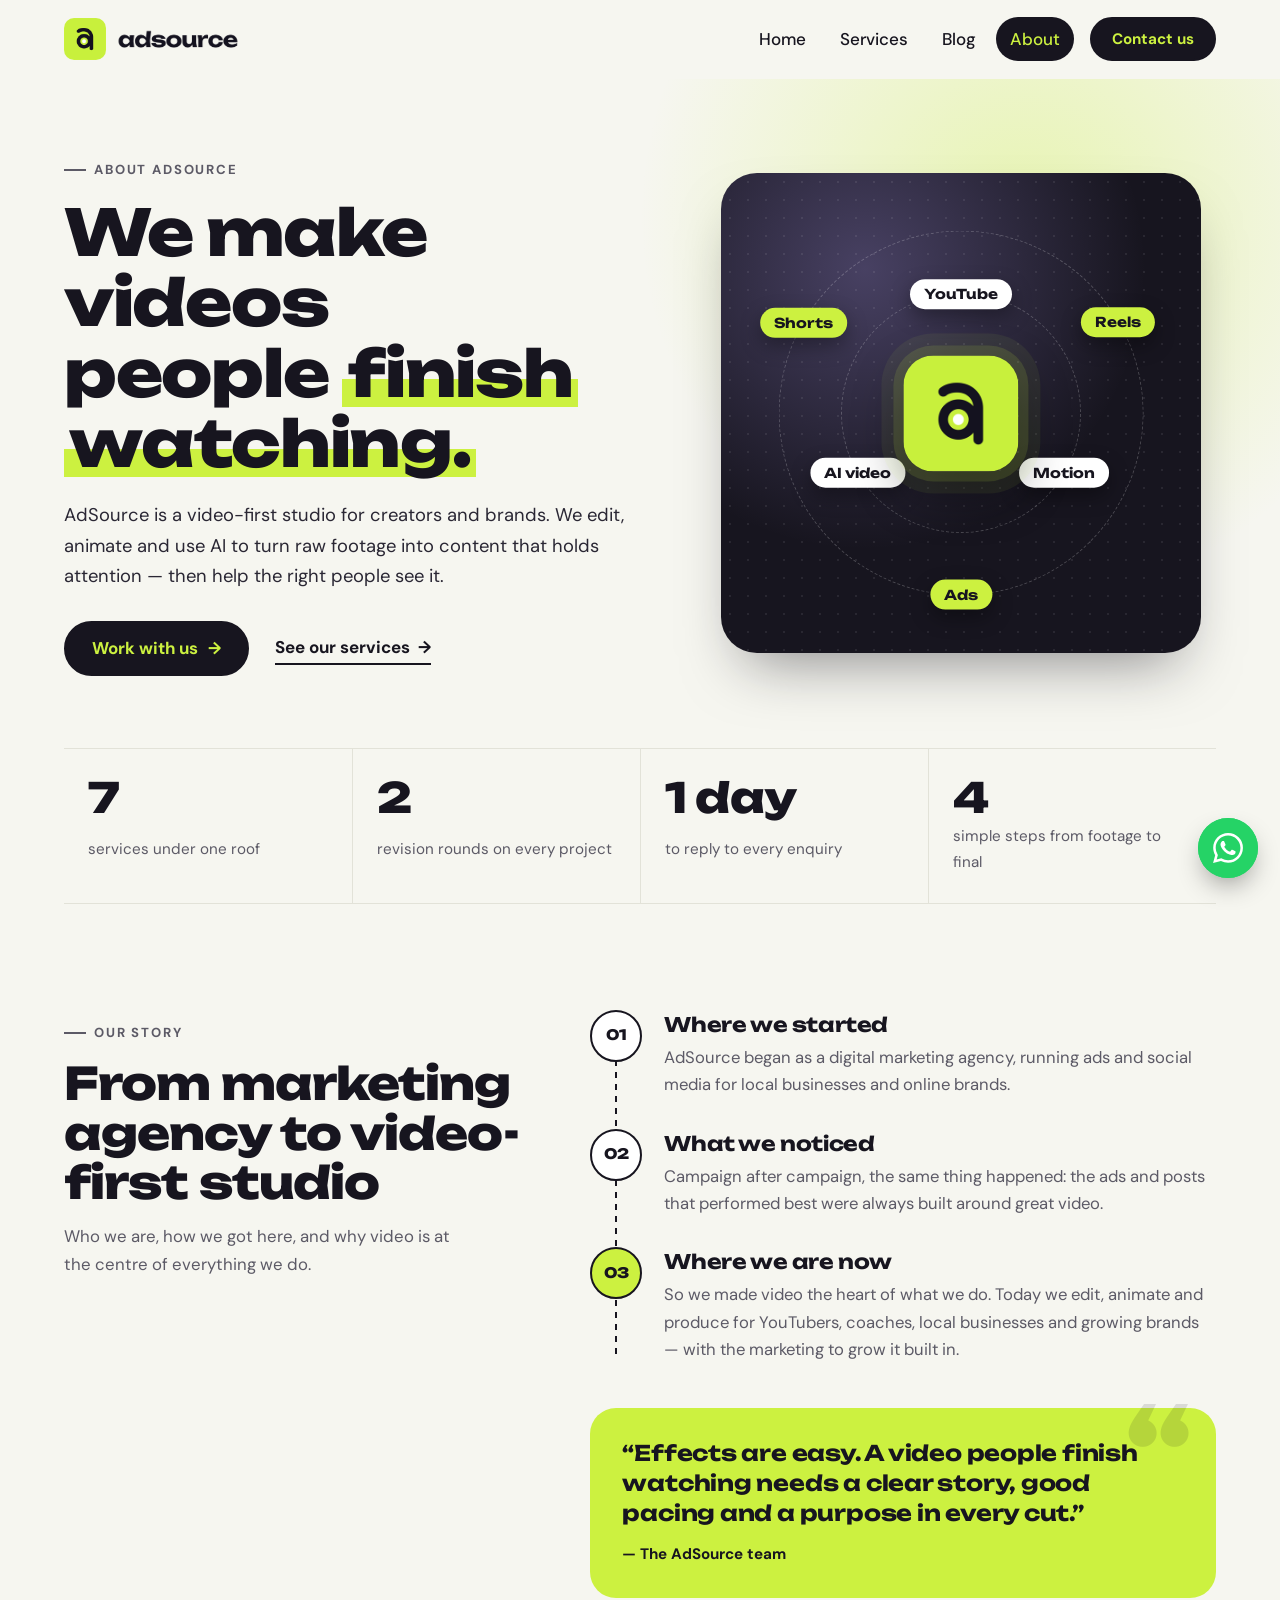
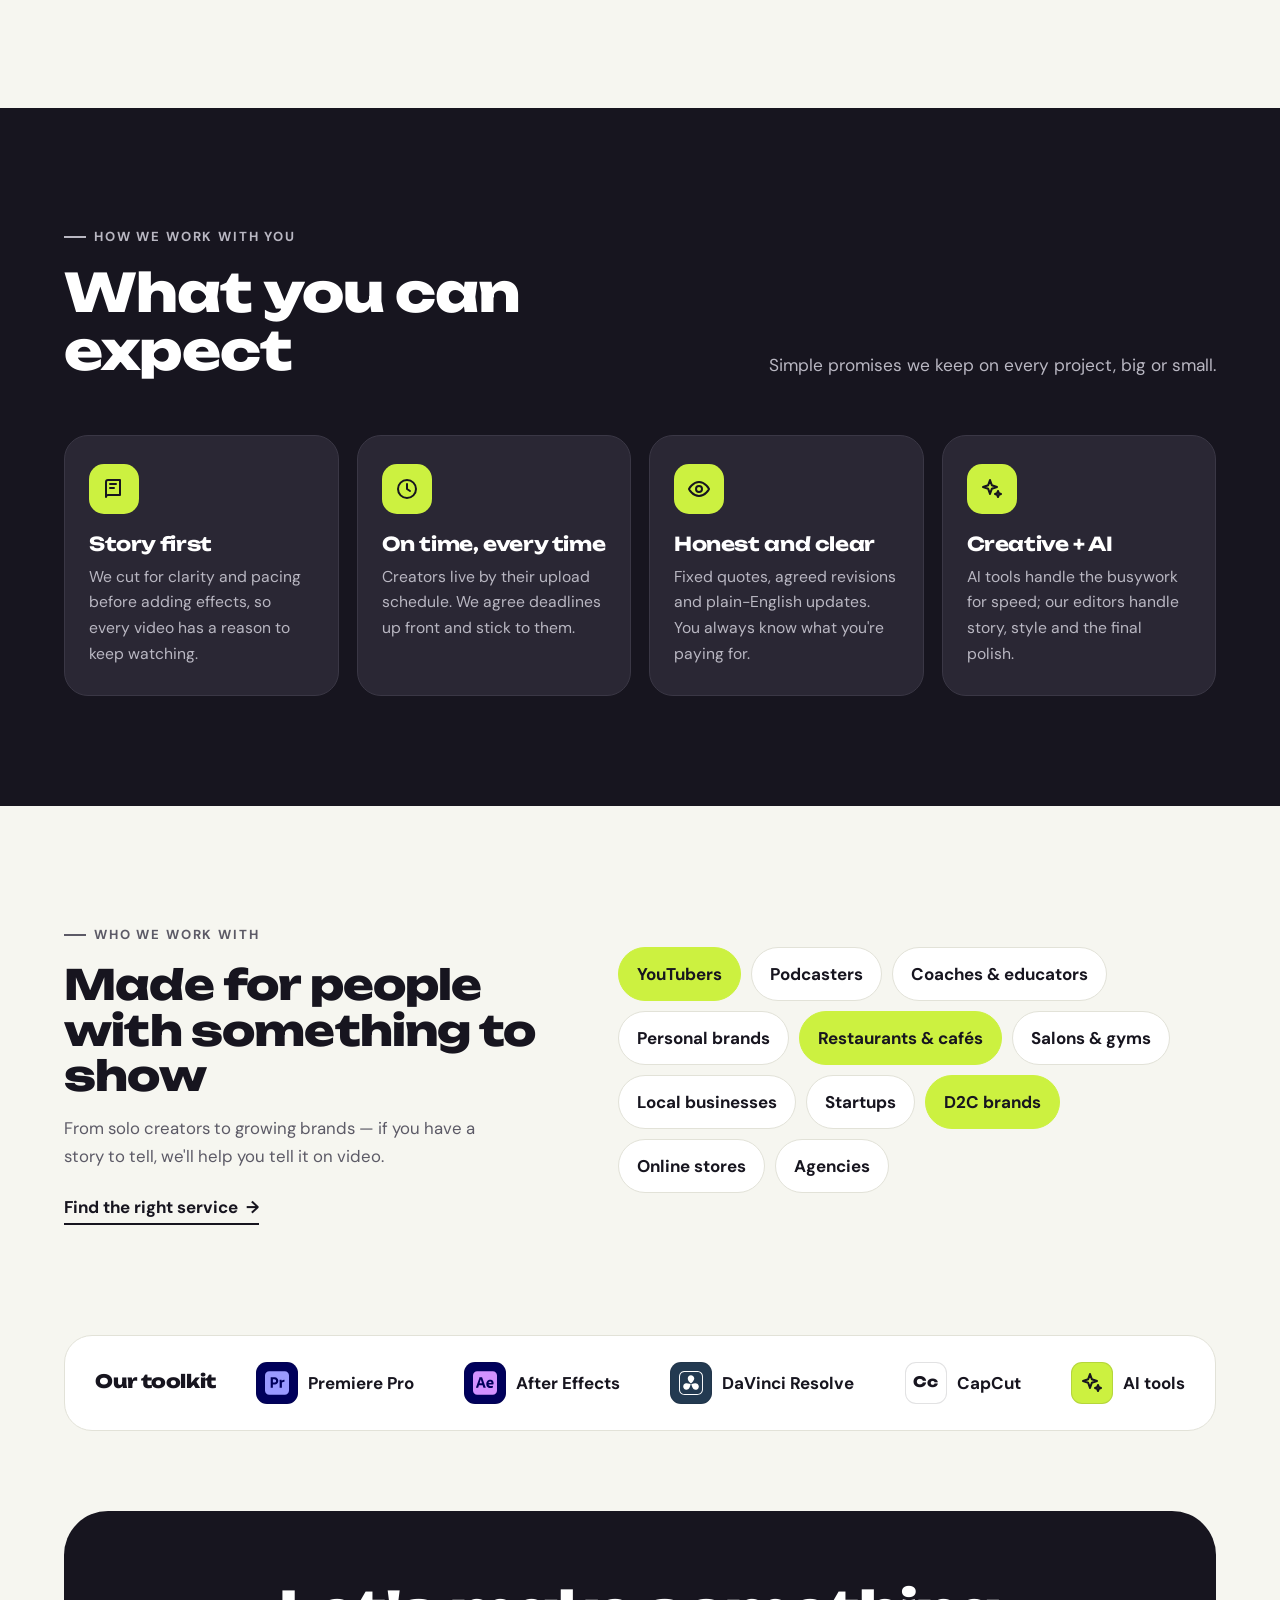
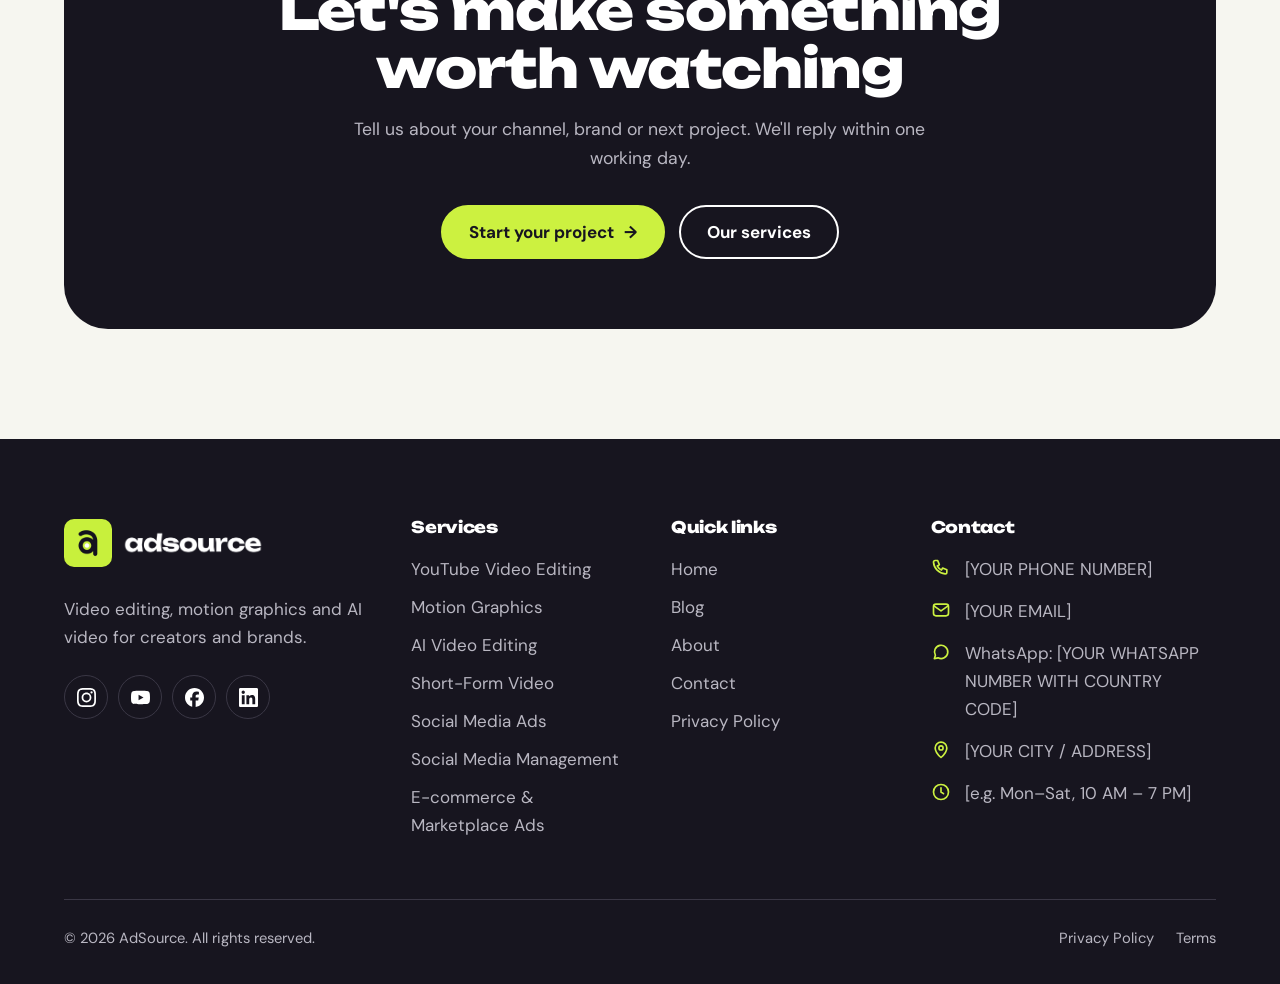
==== about.html @ 6c740400 "AdSource website: multi-page site for the video editing studio Home, services overview and service p" ====
<!DOCTYPE html>
<html lang="en">
<head>
<meta charset="UTF-8">
<meta name="viewport" content="width=device-width, initial-scale=1, viewport-fit=cover">

<!-- ===== SEO ===== -->
<title>About Us | AdSource Video Editing Studio</title>
<meta name="description" content="AdSource is a video-first studio for creators and brands: YouTube editing, motion graphics, AI video and the marketing to grow it. Our story, how we work and who we work with.">
<meta property="og:type" content="website">
<meta property="og:site_name" content="AdSource">
<meta property="og:title" content="About AdSource">
<meta property="og:description" content="A video-first studio for creators and brands: editing, motion graphics, AI video and growth.">
<meta property="og:image" content="images/og-image.png">
<meta name="twitter:card" content="summary_large_image">
<meta name="theme-color" content="#CCF140">

<link rel="icon" type="image/png" href="images/favicon.png">
<link rel="apple-touch-icon" href="images/apple-touch-icon.png">
<link rel="preconnect" href="https://fonts.googleapis.com">
<link rel="preconnect" href="https://fonts.gstatic.com" crossorigin>
<link href="https://fonts.googleapis.com/css2?family=Unbounded:wght@500;700;800&family=DM+Sans:opsz,wght@9..40,400;9..40,500;9..40,700&display=swap" rel="stylesheet">
<link rel="stylesheet" href="style.css">
<script>document.documentElement.classList.add("js");try{if(sessionStorage.getItem("asZoom")){sessionStorage.removeItem("asZoom");if(!matchMedia("(prefers-reduced-motion: reduce)").matches)document.documentElement.classList.add("as-arriving")}}catch(e){}</script>
<script src="script.js" defer></script>
</head>
<body data-page="about">

<header id="site-header"></header>

<main id="main">

  <!-- ================= HERO ================= -->
  <section class="ab-hero">
    <div class="wrap ab-hero-grid">
      <div>
        <span class="eyebrow">About AdSource</span>
        <h1>We make videos people <span class="ab-mark">finish watching.</span></h1>
        <p class="ab-lead">AdSource is a video-first studio for creators and brands. We edit, animate and use AI to turn raw footage into content that holds attention — then help the right people see it.</p>
        <div class="ab-actions">
          <a href="contact.html" class="btn btn-dark">Work with us <span class="arrow">→</span></a>
          <a href="services.html" class="text-link">See our services <span class="arrow">→</span></a>
        </div>
      </div>

      <!-- Decorative: services orbiting the logo -->
      <div class="ab-orbit" aria-hidden="true">
        <div class="ab-ring ab-ring-1">
          <span class="ab-arm" style="--a:0deg"><span class="ab-pin"><span class="ab-chip">YouTube</span></span></span>
          <span class="ab-arm" style="--a:120deg"><span class="ab-pin"><span class="ab-chip">Motion</span></span></span>
          <span class="ab-arm" style="--a:240deg"><span class="ab-pin"><span class="ab-chip">AI video</span></span></span>
        </div>
        <div class="ab-ring ab-ring-2">
          <span class="ab-arm" style="--a:60deg"><span class="ab-pin"><span class="ab-chip lime">Reels</span></span></span>
          <span class="ab-arm" style="--a:180deg"><span class="ab-pin"><span class="ab-chip lime">Ads</span></span></span>
          <span class="ab-arm" style="--a:300deg"><span class="ab-pin"><span class="ab-chip lime">Shorts</span></span></span>
        </div>
        <div class="ab-core"><img src="images/logo-icon.png" alt="" width="256" height="256"></div>
      </div>
    </div>

    <!-- Facts: only use numbers that are true for your business -->
    <div class="wrap">
      <ul class="ab-facts">
        <li><strong>7</strong><span>services under one roof</span></li>
        <li><strong>2</strong><span>revision rounds on every project</span></li>
        <li><strong>1 day</strong><span>to reply to every enquiry</span></li>
        <li><strong>4</strong><span>simple steps from footage to final</span></li>
      </ul>
    </div>
  </section>

  <!-- ================= OUR STORY — replace with your own story ================= -->
  <section class="block">
    <div class="wrap ab-story">
      <div class="ab-story-head">
        <span class="eyebrow">Our story</span>
        <h2>From marketing agency to video-first studio</h2>
        <p>Who we are, how we got here, and why video is at the centre of everything we do.</p>
      </div>
      <div>
        <ol class="ab-chapters">
          <li data-reveal>
            <span class="ab-n">01</span>
            <h3>Where we started</h3>
            <p>AdSource began as a digital marketing agency, running ads and social media for local businesses and online brands.</p>
          </li>
          <li data-reveal>
            <span class="ab-n">02</span>
            <h3>What we noticed</h3>
            <p>Campaign after campaign, the same thing happened: the ads and posts that performed best were always built around great video.</p>
          </li>
          <li data-reveal>
            <span class="ab-n">03</span>
            <h3>Where we are now</h3>
            <p>So we made video the heart of what we do. Today we edit, animate and produce for YouTubers, coaches, local businesses and growing brands — with the marketing to grow it built in.</p>
          </li>
        </ol>
        <blockquote class="ab-quote" data-reveal>
          <p>“Effects are easy. A video people finish watching needs a clear story, good pacing and a purpose in every cut.”</p>
          <cite>— The AdSource team</cite>
        </blockquote>
      </div>
    </div>
  </section>

  <!-- ================= HOW WE WORK WITH YOU ================= -->
  <section class="block dark ab-principles">
    <div class="wrap">
      <div class="section-head">
        <div>
          <span class="eyebrow">How we work with you</span>
          <h2>What you can expect</h2>
        </div>
        <p>Simple promises we keep on every project, big or small.</p>
      </div>
      <div class="ab-p-grid">
        <div class="ab-p" data-reveal>
          <span class="ico"><svg viewBox="0 0 24 24" fill="none" stroke="currentColor" stroke-width="2" stroke-linecap="round" stroke-linejoin="round" aria-hidden="true"><path d="M4 19.5V5a2 2 0 0 1 2-2h12v15H6a2 2 0 0 0-2 2z"/><path d="M8 7h6M8 11h4"/></svg></span>
          <h3>Story first</h3>
          <p>We cut for clarity and pacing before adding effects, so every video has a reason to keep watching.</p>
        </div>
        <div class="ab-p" data-reveal>
          <span class="ico"><svg viewBox="0 0 24 24" fill="none" stroke="currentColor" stroke-width="2" stroke-linecap="round" stroke-linejoin="round" aria-hidden="true"><circle cx="12" cy="12" r="9"/><path d="M12 7v5l3 2"/></svg></span>
          <h3>On time, every time</h3>
          <p>Creators live by their upload schedule. We agree deadlines up front and stick to them.</p>
        </div>
        <div class="ab-p" data-reveal>
          <span class="ico"><svg viewBox="0 0 24 24" fill="none" stroke="currentColor" stroke-width="2" stroke-linecap="round" stroke-linejoin="round" aria-hidden="true"><path d="M2 12s3.5-7 10-7 10 7 10 7-3.5 7-10 7S2 12 2 12z"/><circle cx="12" cy="12" r="3"/></svg></span>
          <h3>Honest and clear</h3>
          <p>Fixed quotes, agreed revisions and plain-English updates. You always know what you're paying for.</p>
        </div>
        <div class="ab-p" data-reveal>
          <span class="ico"><svg viewBox="0 0 24 24" fill="none" stroke="currentColor" stroke-width="2" stroke-linecap="round" stroke-linejoin="round" aria-hidden="true"><path d="M10 3l1.8 5.2L17 10l-5.2 1.8L10 17l-1.8-5.2L3 10l5.2-1.8z"/><path d="M18 14l.9 2.1L21 17l-2.1.9L18 20l-.9-2.1L15 17l2.1-.9z"/></svg></span>
          <h3>Creative + AI</h3>
          <p>AI tools handle the busywork for speed; our editors handle story, style and the final polish.</p>
        </div>
      </div>
    </div>
  </section>

  <!-- ================= WHO WE WORK WITH ================= -->
  <section class="block">
    <div class="wrap ab-who">
      <div>
        <span class="eyebrow">Who we work with</span>
        <h2>Made for people with something to show</h2>
        <p>From solo creators to growing brands — if you have a story to tell, we'll help you tell it on video.</p>
        <a href="services.html" class="text-link">Find the right service <span class="arrow">→</span></a>
      </div>
      <ul class="ab-tags" data-reveal>
        <li>YouTubers</li><li>Podcasters</li><li>Coaches &amp; educators</li><li>Personal brands</li>
        <li>Restaurants &amp; cafés</li><li>Salons &amp; gyms</li><li>Local businesses</li>
        <li>Startups</li><li>D2C brands</li><li>Online stores</li><li>Agencies</li>
      </ul>
    </div>
  </section>

  <!-- ================= TOOLKIT ================= -->
  <section class="block-tight" style="padding-top:0">
    <div class="wrap">
      <div class="ab-tools" data-reveal>
        <h2>Our toolkit</h2>
        <ul>
          <li><span class="ab-t" style="background:#00005B;color:#9999FF" data-icon="adobepremierepro"></span>Premiere Pro</li>
          <li><span class="ab-t" style="background:#00005B;color:#D291FF" data-icon="adobeaftereffects"></span>After Effects</li>
          <li><span class="ab-t" style="background:#233A51;color:#FFFFFF" data-icon="davinciresolve"></span>DaVinci Resolve</li>
          <li><span class="ab-t" style="background:var(--white);color:var(--ink)">Cc</span>CapCut</li>
          <li><span class="ab-t" style="background:var(--lime);color:var(--ink)"><svg viewBox="0 0 24 24" fill="none" stroke="currentColor" stroke-width="2" stroke-linecap="round" stroke-linejoin="round" aria-hidden="true"><path d="M10 3l1.8 5.2L17 10l-5.2 1.8L10 17l-1.8-5.2L3 10l5.2-1.8z"/><path d="M18 14l.9 2.1L21 17l-2.1.9L18 20l-.9-2.1L15 17l2.1-.9z"/></svg></span>AI tools</li>
        </ul>
      </div>
    </div>
  </section>

  <section>
    <div class="wrap">
      <div class="cta-band" data-reveal>
        <h2>Let's make something worth watching</h2>
        <p>Tell us about your channel, brand or next project. We'll reply within one working day.</p>
        <div class="actions">
          <a href="contact.html" class="btn btn-lime">Start your project <span class="arrow">→</span></a>
          <a href="services.html" class="btn btn-ghost">Our services</a>
        </div>
      </div>
    </div>
  </section>

</main>

<footer id="site-footer"></footer>
</body>
</html>
---- style.css ----
/* =====================================================================
   AdSource — shared stylesheet for every page
   ---------------------------------------------------------------------
   BRAND COLOURS & FONTS: change them in the :root block just below and
   the whole site updates.
   ===================================================================== */
:root {
  --lime: #CCF140;
  --lime-soft: #E8F9A6;
  --ink: #17151F;
  --ink-2: #2A2734;
  --ink-3: #3A3745;
  --paper: #F6F6F0;
  --white: #FFFFFF;
  --lilac: #B8A6FF;
  --lilac-soft: #EEEAFF;
  --muted: #5C5A66;
  --muted-dark: #B9B7C2;
  --line: #E2E2D8;

  --display: "Unbounded", "Arial Black", system-ui, sans-serif;
  --body: "DM Sans", system-ui, -apple-system, "Segoe UI", Roboto, sans-serif;

  --wrap: 1200px;
  --header-h: 78px;
  --radius: 24px;
  --radius-lg: 36px;
  --shadow: 0 18px 40px -18px rgba(23, 21, 31, .28);
  --ease: cubic-bezier(.2, .8, .2, 1);
}

/* ---------- Base ---------- */
*, *::before, *::after { box-sizing: border-box; margin: 0; padding: 0; }
html { scroll-behavior: smooth; scroll-padding-top: calc(var(--header-h) + 16px); -webkit-text-size-adjust: 100%; }
body {
  font-family: var(--body); font-size: 17px; line-height: 1.65;
  background: var(--paper); color: var(--ink);
  -webkit-font-smoothing: antialiased; overflow-x: hidden;
}
img, svg, canvas, video, iframe { display: block; max-width: 100%; }
img { height: auto; }
a { color: inherit; text-decoration: none; }
button, input, select, textarea { font: inherit; color: inherit; }
button { cursor: pointer; background: none; border: 0; }
:focus-visible { outline: 3px solid var(--lilac); outline-offset: 3px; border-radius: 8px; }
::selection { background: var(--lime); color: var(--ink); }

h1, h2, h3, h4 { font-family: var(--display); line-height: 1.1; letter-spacing: -.02em; font-weight: 800; }
h2 { font-size: clamp(2rem, 4.2vw, 3.3rem); }
h3 { font-size: 1.2rem; font-weight: 700; }

.wrap { max-width: var(--wrap); margin: 0 auto; padding: 0 24px; }
.sr-only { position: absolute; width: 1px; height: 1px; overflow: hidden; clip: rect(0 0 0 0); white-space: nowrap; }
.skip-link { position: absolute; left: -9999px; top: 12px; z-index: 200; background: var(--ink); color: var(--lime); padding: 10px 18px; border-radius: 999px; font-weight: 700; }
.skip-link:focus { left: 16px; }

/* ---------- Buttons ---------- */
.btn {
  display: inline-flex; align-items: center; justify-content: center; gap: 10px;
  padding: 15px 26px; border-radius: 999px; border: 2px solid var(--ink);
  font-weight: 700; line-height: 1.2; white-space: nowrap;
  transition: transform .25s var(--ease), background .2s, color .2s, box-shadow .25s;
}
.btn:hover { transform: translateY(-2px); box-shadow: 0 10px 22px -10px rgba(23, 21, 31, .5); }
.btn:active { transform: translateY(0); }
.btn .arrow { transition: transform .25s var(--ease); }
.btn:hover .arrow { transform: translateX(4px); }
.btn-dark { background: var(--ink); color: var(--lime); }
.btn-dark:hover { background: var(--ink-2); }
.btn-ghost { background: transparent; color: var(--ink); }
.btn-ghost:hover { background: var(--ink); color: var(--lime); }
.btn-lime { background: var(--lime); color: var(--ink); border-color: var(--lime); }
.btn-lime:hover { background: var(--white); border-color: var(--white); }
.btn-sm { padding: 11px 20px; font-size: .95rem; }
.text-link { font-weight: 700; display: inline-flex; align-items: center; gap: 8px; border-bottom: 2px solid currentColor; padding-bottom: 2px; }
.text-link:hover .arrow { transform: translateX(4px); }
.text-link .arrow { transition: transform .25s var(--ease); }

/* ---------- Section helpers ---------- */
.block { padding: 110px 0; }
.block-tight { padding: 80px 0; }
.eyebrow {
  display: inline-flex; align-items: center; gap: 8px;
  font-weight: 700; font-size: .82rem; letter-spacing: .14em; text-transform: uppercase;
  color: var(--muted); margin-bottom: 16px;
}
.eyebrow::before { content: ""; width: 22px; height: 2px; background: currentColor; }
.section-head { display: flex; justify-content: space-between; align-items: end; gap: 24px 48px; margin-bottom: 56px; flex-wrap: wrap; }
.section-head > div { max-width: 640px; }
.section-head p { max-width: 30em; color: var(--muted); font-size: 1.08rem; }
.center { text-align: center; }
.dark { background: var(--ink); color: var(--white); }
.dark .eyebrow, .dark .section-head p { color: var(--muted-dark); }

/* ---------- Header ---------- */
.site-header {
  position: sticky; top: 0; z-index: 60; min-height: var(--header-h);
  background: rgba(246, 246, 240, .86);
  backdrop-filter: blur(14px); -webkit-backdrop-filter: blur(14px);
  border-bottom: 1px solid transparent; transition: border-color .3s, background .3s;
}
.site-header.scrolled { border-color: var(--line); }
.nav { display: flex; align-items: center; justify-content: space-between; height: var(--header-h); gap: 24px; }
.logo { display: inline-flex; align-items: center; gap: 10px; flex: none; }
.logo .logo-icon { width: 42px; height: 42px; border-radius: 10px; flex: none; }
.logo .logo-word { height: 21px; width: auto; }
.nav-links { display: flex; align-items: center; gap: 6px; }
.nav-links a:not(.btn) {
  font-weight: 500; padding: 8px 14px; border-radius: 999px; transition: background .2s;
}
.nav-links a:not(.btn):hover { background: rgba(23, 21, 31, .06); }
.nav-links a[aria-current="page"] { background: var(--ink); color: var(--lime); }
.nav-links .btn { margin-left: 10px; }
.nav-toggle { display: none; width: 46px; height: 46px; border-radius: 50%; border: 2px solid var(--ink); position: relative; }
.nav-toggle span { position: absolute; left: 11px; right: 11px; height: 2px; background: var(--ink); border-radius: 2px; transition: transform .3s var(--ease), opacity .2s; }
.nav-toggle span:nth-child(1) { top: 15px; }
.nav-toggle span:nth-child(2) { top: 21px; }
.nav-toggle span:nth-child(3) { top: 27px; }
.nav-toggle[aria-expanded="true"] span:nth-child(1) { transform: translateY(6px) rotate(45deg); }
.nav-toggle[aria-expanded="true"] span:nth-child(2) { opacity: 0; }
.nav-toggle[aria-expanded="true"] span:nth-child(3) { transform: translateY(-6px) rotate(-45deg); }

/* ---------- Home hero ---------- */
.hero { background: var(--lime); position: relative; overflow: hidden; }
.hero-grid {
  display: grid; grid-template-columns: 1.05fr 1fr; align-items: center; gap: 20px;
  min-height: calc(100svh - var(--header-h)); max-height: 900px; padding-top: 40px; padding-bottom: 40px;
}
.pill { display: inline-flex; align-items: center; gap: 8px; border: 2px solid var(--ink); border-radius: 999px; padding: 7px 16px; font-weight: 700; font-size: .9rem; }
.pill .dot { width: 9px; height: 9px; border-radius: 50%; background: #E5322D; animation: blink 1.6s infinite; }
@keyframes blink { 50% { opacity: .25; } }
.hero h1 { font-size: clamp(2.1rem, 4.1vw, 3.9rem); margin: 26px 0 24px; }
.hero h1 .line { display: block; overflow: hidden; padding-bottom: .06em; }
.hero h1 .line > span { display: inline-block; transform: translateY(110%); animation: rise .9s var(--ease) forwards; }
.hero h1 .line:nth-child(2) > span { animation-delay: .14s; }
.hero h1 .hl { color: var(--white); -webkit-text-stroke: 2px var(--ink); paint-order: stroke fill; }
@keyframes rise { to { transform: none; } }
.hero .lead { font-size: 1.15rem; max-width: 31em; opacity: 0; animation: fade .8s .45s forwards; }
.hero-actions { display: flex; flex-wrap: wrap; gap: 14px; margin-top: 32px; opacity: 0; animation: fade .8s .6s forwards; }
.hero-proof { display: flex; flex-wrap: wrap; gap: 10px 22px; margin-top: 34px; font-weight: 500; font-size: .95rem; opacity: 0; animation: fade .8s .75s forwards; }
.hero-proof span { display: inline-flex; align-items: center; gap: 8px; }
.hero-proof span::before { content: ""; width: 18px; height: 18px; border-radius: 50%; background: var(--ink) url("data:image/svg+xml,%3Csvg xmlns='http://www.w3.org/2000/svg' viewBox='0 0 20 20'%3E%3Cpath d='M5.5 10.5l3 3 6-7' fill='none' stroke='%23CCF140' stroke-width='2.6' stroke-linecap='round' stroke-linejoin='round'/%3E%3C/svg%3E") center/80% no-repeat; }
@keyframes fade { to { opacity: 1; } }
.hero-visual { position: relative; height: min(620px, 70vh); min-height: 380px; }
#scene { position: absolute; inset: 0; width: 100%; height: 100%; }
.scene-hint { position: absolute; right: 8px; bottom: 6px; font-size: .85rem; font-weight: 500; background: rgba(255, 255, 255, .6); padding: 6px 12px; border-radius: 999px; pointer-events: none; transition: opacity .4s; }
.tip { position: absolute; pointer-events: none; background: var(--ink); color: var(--lime); font-weight: 700; font-size: .85rem; padding: 7px 12px; border-radius: 10px; opacity: 0; transform: translate(-50%, -140%); transition: opacity .15s; white-space: nowrap; }

/* ---------- Inner page hero ---------- */
.page-hero { background: var(--lime); padding: 80px 0 90px; position: relative; overflow: hidden; }
.page-hero .eyebrow { color: var(--ink); }
.page-hero h1 { font-size: clamp(2.2rem, 5vw, 4rem); max-width: 15em; margin-bottom: 20px; }
.page-hero p { font-size: 1.15rem; max-width: 36em; }
.page-hero::after {
  content: ""; position: absolute; right: -80px; bottom: -120px; width: 360px; height: 360px; border-radius: 50%;
  border: 56px solid var(--ink); opacity: .07; pointer-events: none;
}

/* ---------- Platform strip (marquee) ---------- */
.marquee { background: var(--ink); color: var(--white); overflow: hidden; padding: 22px 0; position: relative; }
.marquee::before, .marquee::after { content: ""; position: absolute; top: 0; bottom: 0; width: 80px; z-index: 2; pointer-events: none; }
.marquee::before { left: 0; background: linear-gradient(90deg, var(--ink), transparent); }
.marquee::after { right: 0; background: linear-gradient(-90deg, var(--ink), transparent); }
.marquee-track { display: flex; width: max-content; animation: scroll 38s linear infinite; }
.marquee:hover .marquee-track, .marquee:focus-within .marquee-track { animation-play-state: paused; }
.marquee-group { display: flex; align-items: center; }
.platform {
  display: inline-flex; align-items: center; gap: 12px; padding: 6px 30px;
  font-family: var(--display); font-weight: 700; font-size: 1.1rem; white-space: nowrap;
  opacity: .55; transition: opacity .25s, color .25s;
}
.platform svg { width: 28px; height: 28px; fill: currentColor; }
.platform:hover { opacity: 1; color: var(--lime); }
@keyframes scroll { to { transform: translateX(-50%); } }

/* ---------- Service cards (home preview) ---------- */
.svc-grid { display: grid; grid-template-columns: repeat(2, 1fr); gap: 22px; }
.svc-card {
  position: relative; background: var(--white); border: 2px solid var(--ink); border-radius: var(--radius-lg);
  padding: 36px; display: flex; flex-direction: column; gap: 14px; overflow: hidden;
  transition: transform .35s var(--ease), box-shadow .35s var(--ease);
}
.svc-card:hover { transform: translateY(-6px); box-shadow: 0 14px 0 -4px var(--ink); }
/* Whole card is clickable: the title link stretches over the card */
.svc-card .card-link::after { content: ""; position: absolute; inset: 0; z-index: 1; border-radius: inherit; }
.svc-card .card-link:focus-visible { outline: none; }
.svc-card:has(.card-link:focus-visible) { outline: 3px solid var(--lilac); outline-offset: 4px; }
.svc-card { cursor: pointer; }
.as-go {
  margin-top: auto; align-self: flex-end; width: 52px; height: 52px; border-radius: 50%; flex: none;
  background: var(--lime); color: var(--ink); border: 2px solid var(--ink); display: grid; place-items: center;
  transition: transform .3s var(--ease), background .3s, color .3s, border-color .3s;
}
.as-go svg { width: 22px; height: 22px; transition: transform .3s var(--ease); }
.svc-card:hover .as-go { transform: scale(1.1); background: var(--ink); color: var(--lime); border-color: var(--lime); }
.svc-card:hover .as-go svg { transform: rotate(-45deg); }
.svc-card.feature { background: var(--ink); color: var(--white); }
.svc-card.feature p { color: var(--muted-dark); }
.svc-card .badge { position: absolute; top: 26px; right: 26px; font-size: .75rem; font-weight: 700; letter-spacing: .1em; text-transform: uppercase; background: var(--lime); color: var(--ink); padding: 5px 12px; border-radius: 999px; }
.svc-card h3 { font-size: 1.45rem; }
.svc-card p { color: var(--muted); }
.svc-card .tags { display: flex; flex-wrap: wrap; gap: 8px; margin-top: 4px; }
.svc-card .tags span { font-size: .85rem; font-weight: 500; padding: 5px 12px; border-radius: 999px; border: 1px solid var(--line); }
.svc-card.feature .tags span { border-color: var(--ink-3); color: var(--muted-dark); }
.svc-card .text-link { margin-top: auto; align-self: flex-start; }
.svc-card.feature .text-link { color: var(--lime); }
.ico {
  width: 56px; height: 56px; border-radius: 16px; flex: none;
  display: grid; place-items: center; background: var(--lime); color: var(--ink);
  transition: transform .5s var(--ease);
}
.ico svg { width: 28px; height: 28px; }
.svc-card:hover .ico, .why-item:hover .ico { transform: rotate(-10deg) scale(1.06); }
.svc-small-title { font-family: var(--display); font-weight: 700; font-size: 1rem; margin: 56px 0 18px; color: var(--muted); }
.svc-mini-grid { display: grid; grid-template-columns: repeat(3, 1fr); gap: 16px; }
.svc-mini {
  display: flex; align-items: center; gap: 16px; padding: 20px 22px; border-radius: 22px;
  border: 2px solid var(--line); background: transparent; transition: border-color .25s, transform .25s var(--ease), background .25s;
}
.svc-mini:hover { border-color: var(--ink); background: var(--white); transform: translateY(-3px); }
.svc-mini .ico { width: 48px; height: 48px; border-radius: 14px; background: var(--white); border: 2px solid var(--ink); }
.svc-mini .ico svg { width: 24px; height: 24px; }
.svc-mini strong { display: block; font-family: var(--display); font-size: .98rem; line-height: 1.25; }
.svc-mini small { color: var(--muted); font-size: .9rem; }

/* ---------- Shared: chips, "best for" box, check lists ---------- */
.chips { display: flex; flex-wrap: wrap; gap: 10px; }
.chip {
  display: inline-flex; align-items: center; gap: 8px; padding: 10px 18px; border-radius: 999px;
  border: 2px solid var(--ink); font-weight: 700; font-size: .95rem; background: transparent;
  transition: background .2s, color .2s;
}
.chip:hover { background: var(--ink); color: var(--lime); }
.chip[aria-pressed="true"] { background: var(--ink); color: var(--lime); }
.best { margin-top: 26px; padding: 18px 20px; background: var(--lime-soft); border-radius: 18px; }
.best strong { display: block; font-size: .8rem; letter-spacing: .12em; text-transform: uppercase; margin-bottom: 4px; }
.checks { list-style: none; display: grid; gap: 11px; }
.checks li { display: flex; gap: 12px; align-items: flex-start; line-height: 1.45; }
.checks li::before {
  content: ""; flex: none; width: 22px; height: 22px; margin-top: 1px; border-radius: 50%;
  background: var(--lime) url("data:image/svg+xml,%3Csvg xmlns='http://www.w3.org/2000/svg' viewBox='0 0 20 20'%3E%3Cpath d='M5.5 10.5l3 3 6-7' fill='none' stroke='%2317151F' stroke-width='2.4' stroke-linecap='round' stroke-linejoin='round'/%3E%3C/svg%3E") center/100% no-repeat;
}

/* ---------- Services overview page ---------- */
.svp-hero { padding: 64px 0 120px; }
.svp-hero h1 { font-size: clamp(2.1rem, 4.4vw, 3.4rem); margin-bottom: 16px; text-wrap: balance; }
.svp-hero p { max-width: 34em; }
.svp-hero-actions { display: flex; flex-wrap: wrap; gap: 12px; margin-top: 28px; }
.svp-jump { display: flex; flex-wrap: wrap; gap: 8px 22px; margin-top: 26px; font-weight: 700; font-size: .95rem; }
.svp-jump a { border-bottom: 2px solid transparent; transition: border-color .2s; }
.svp-jump a:hover { border-color: var(--ink); }

/* goal picker: overlaps the bottom of the hero */
.svp-goals-wrap { margin-top: -72px; position: relative; z-index: 2; }
.svp-goals {
  background: var(--white); border: 2px solid var(--ink); border-radius: 28px; padding: 28px 30px;
  box-shadow: 8px 8px 0 var(--ink); display: grid; grid-template-columns: 1fr 2fr; gap: 14px 32px; align-items: center;
}
.svp-goals-text h2 { font-size: 1.25rem; margin-bottom: 6px; }
.svp-goals-text p { color: var(--muted); font-size: .98rem; }
.svp-goal-btns { display: flex; flex-wrap: wrap; gap: 8px; }
.svp-goal-btns .chip { padding: 9px 16px; font-size: .9rem; border-width: 1.5px; }
.svp-goal-result { grid-column: 1 / -1; font-size: .95rem; min-height: 0; }
.svp-goal-result:empty { display: none; }
.svp-goal-result strong { font-weight: 700; }
.svp-clear { margin-left: 8px; font-weight: 700; text-decoration: underline; text-underline-offset: 3px; color: var(--muted); }
.svp-clear:hover { color: var(--ink); }

/* group headings */
.svp-section { scroll-margin-top: calc(var(--header-h) + 10px); }
.svp-group-head { display: flex; justify-content: space-between; align-items: end; gap: 16px 48px; flex-wrap: wrap; margin-bottom: 32px; }
.svp-group-head h2 { font-size: clamp(1.8rem, 3.4vw, 2.6rem); }
.svp-group-head p { max-width: 28em; color: var(--muted); }

/* service cards */
.svp-grid { display: grid; gap: 20px; }
.svp-grid-2 { grid-template-columns: repeat(2, 1fr); }
.svp-grid-3 { grid-template-columns: repeat(3, 1fr); }
.svp-card {
  position: relative; display: flex; flex-direction: column; gap: 12px; padding: 28px;
  background: var(--white); border: 1.5px solid var(--line); border-radius: 26px; cursor: pointer;
  transition: transform .3s var(--ease), box-shadow .3s var(--ease), border-color .3s, opacity .3s, background-color .35s, color .35s;
}
.svp-card:hover { transform: translateY(-4px); border-color: var(--ink); box-shadow: 0 14px 0 -4px var(--ink); }
.svp-card:has(.card-link:focus-visible) { outline: 3px solid var(--lilac); outline-offset: 4px; }
.svp-card .card-link:focus-visible { outline: none; }
.svp-card .card-link::after { content: ""; position: absolute; inset: 0; z-index: 1; border-radius: inherit; }
.svp-top { display: flex; justify-content: space-between; align-items: center; }
.svp-top .ico { width: 50px; height: 50px; border-radius: 15px; }
.svp-top .ico svg { width: 24px; height: 24px; }
.svp-num { font-family: var(--display); font-weight: 800; font-size: .85rem; color: var(--muted); letter-spacing: .08em; }
.svp-card h3 { font-size: 1.3rem; margin-top: 4px; }
.svp-card > p { color: var(--muted); }
.svp-list { list-style: none; display: grid; gap: 7px; margin: 4px 0 6px; font-size: .94rem; }
.svp-list li { display: flex; gap: 10px; align-items: flex-start; line-height: 1.4; }
.svp-list li::before { content: ""; flex: none; width: 7px; height: 7px; margin-top: 7px; border-radius: 50%; background: var(--ink); box-shadow: 0 0 0 3px var(--lime); }
.svp-foot { margin-top: auto; padding-top: 14px; border-top: 1px solid var(--line); display: flex; justify-content: space-between; align-items: center; gap: 12px; flex-wrap: wrap; }
.svp-more { font-weight: 700; display: inline-flex; align-items: center; gap: 8px; }
.svp-more .arrow { transition: transform .25s var(--ease); }
.svp-card:hover .svp-more .arrow { transform: translateX(4px); }
.svp-quote { position: relative; z-index: 2; }
.svp-badge {
  position: absolute; top: -12px; left: 24px; z-index: 2; padding: 5px 12px; border-radius: 999px;
  background: var(--lime); color: var(--ink); border: 1.5px solid var(--ink);
  font-size: .72rem; font-weight: 700; letter-spacing: .08em; text-transform: uppercase;
  opacity: 0; transform: translateY(6px); transition: opacity .3s, transform .3s var(--ease); pointer-events: none;
}
.svp-card.is-match { border-color: var(--ink); border-width: 2px; box-shadow: 0 0 0 4px var(--lime); }
.svp-card.is-match .svp-badge { opacity: 1; transform: none; }
/* stronger than the scroll-reveal rule (.js [data-reveal].in) */
.svp-grid .svp-card.is-dim[data-reveal] { opacity: .45; }
.svp-grid .svp-card.is-dim[data-reveal]:hover { opacity: 1; }
/* dark state used by the page transition */
.svp-card.as-dark { background: var(--ink); color: var(--white); border-color: var(--ink); }
.svp-card.as-dark > p, .svp-card.as-dark .svp-num { color: var(--muted-dark); }
.svp-card.as-dark .svp-foot { border-color: var(--ink-3); }

/* every project includes */
.svp-promise { background: var(--ink); color: var(--white); border-radius: 30px; padding: 30px 32px; display: grid; grid-template-columns: auto 1fr; gap: 20px 40px; align-items: center; }
.svp-promise h2 { font-size: 1.2rem; max-width: 7em; }
.svp-promise ul { list-style: none; display: grid; grid-template-columns: repeat(4, 1fr); gap: 20px; }
.svp-promise li { display: grid; grid-template-columns: auto 1fr; gap: 2px 12px; align-items: center; }
.svp-promise .ico { grid-row: span 2; width: 44px; height: 44px; border-radius: 13px; }
.svp-promise .ico svg { width: 22px; height: 22px; }
.svp-promise strong { font-size: .98rem; }
.svp-promise small { color: var(--muted-dark); font-size: .85rem; line-height: 1.35; }

/* ---------- Single service page ---------- */
.sv-hero .back { display: inline-flex; gap: 8px; font-weight: 700; margin-bottom: 26px; }
.sv-title-row { display: flex; align-items: center; gap: 20px; margin-bottom: 18px; }
.sv-title-row h1 { margin: 0; }
.sv-ico { width: 72px; height: 72px; border-radius: 20px; background: var(--ink); color: var(--lime); }
.sv-ico svg { width: 36px; height: 36px; }
.sv-actions { display: flex; flex-wrap: wrap; gap: 12px; margin-top: 30px; }
.sv-main { display: grid; grid-template-columns: 1.5fr 1fr; gap: 56px; align-items: start; }
.sv-intro { font-size: 1.25rem; line-height: 1.7; color: var(--ink-2); margin-bottom: 44px; }
.sv-h2 { font-size: clamp(1.4rem, 2.6vw, 1.9rem); margin-bottom: 22px; }
.sv-includes { grid-template-columns: 1fr 1fr; gap: 14px 26px; }
.sv-side { position: sticky; top: calc(var(--header-h) + 24px); }
.glance { background: var(--white); border: 2px solid var(--ink); border-radius: 30px; padding: 30px; box-shadow: 8px 8px 0 var(--ink); display: grid; gap: 14px; }
.glance h2 { font-size: 1.15rem; }
.glance dl { display: grid; }
.glance dl > div { padding: 12px 0; border-bottom: 1px solid var(--line); display: grid; gap: 2px; }
.glance dt { font-size: .78rem; font-weight: 700; letter-spacing: .12em; text-transform: uppercase; color: var(--muted); }
.glance dd { font-weight: 700; }
.glance .best { margin-top: 4px; }
.glance .btn { width: 100%; }
.sv-others .svc-mini small { display: -webkit-box; -webkit-line-clamp: 2; -webkit-box-orient: vertical; overflow: hidden; }

/* ---------- Filters, tags & empty states (blog) ---------- */
.filters { display: flex; flex-wrap: wrap; gap: 10px; margin-bottom: 36px; }
.tag { flex: none; font-size: .78rem; font-weight: 700; padding: 4px 11px; border-radius: 999px; background: var(--lilac-soft); color: #4A3A99; }
.empty { text-align: center; padding: 50px 20px; color: var(--muted); border: 2px dashed var(--line); border-radius: var(--radius); }

/* ---------- Inside the edit: exploded-layers animation ----------
   States (set by script.js on .lx): data-state="raw" | "exploded" | "done".
   In "exploded" the frame tilts into 3D and its layers float apart;
   the layer with .is-active lifts higher and lights up lime. */
.ba-wrap { display: grid; grid-template-columns: 1fr 1.5fr; gap: 56px; align-items: center; }
.lx-intro { color: var(--muted); font-size: 1.08rem; margin-top: 18px; }
.lx-list { margin-top: 22px; }
.lx-list li { cursor: default; border-radius: 10px; padding: 4px 8px; margin-left: -8px; transition: opacity .35s, transform .35s var(--ease), background .35s; }
.lx-list li:focus-visible { outline: 3px solid var(--lilac); outline-offset: 2px; }
.ba-wrap.lx-focus .lx-list li { opacity: .4; }
.ba-wrap.lx-focus .lx-list li.lx-on { opacity: 1; transform: translateX(8px); background: var(--lime-soft); font-weight: 700; }

.lx {
  --gap: 0px;
  position: relative; min-width: 0; overflow: hidden; color: var(--white); user-select: none;
  background:
    radial-gradient(circle at 18% 12%, rgba(184, 166, 255, .22), transparent 42%),
    radial-gradient(circle at 85% 90%, rgba(204, 241, 64, .16), transparent 45%),
    radial-gradient(rgba(255, 255, 255, .07) 1px, transparent 1.2px) 0 0 / 18px 18px,
    var(--ink);
  border-radius: 32px; padding: 18px 18px 16px;
  box-shadow: 0 30px 60px -24px rgba(23, 21, 31, .55);
}
.lx[data-state="exploded"] { --gap: clamp(30px, 11.5cqw, 78px); }

/* top bar */
.lx-hud { display: flex; align-items: center; justify-content: space-between; gap: 12px; position: relative; z-index: 2; }
.lx-status { display: inline-flex; align-items: center; gap: 8px; padding: 7px 13px; border-radius: 999px; background: rgba(255, 255, 255, .08); font-size: .8rem; font-weight: 700; white-space: nowrap; transition: background .4s, color .4s; }
.lx-status s { width: 7px; height: 7px; border-radius: 50%; background: #FF6B6B; text-decoration: none; animation: blink 1s infinite; }
.lx[data-state="done"] .lx-status { background: var(--lime); color: var(--ink); }
.lx[data-state="done"] .lx-status s { background: var(--ink); animation: none; }
.lx-file { font-size: .8rem; color: var(--muted-dark); white-space: nowrap; overflow: hidden; text-overflow: ellipsis; }

/* 3D stage */
.lx-stage { position: relative; aspect-ratio: 1.18; container-type: inline-size; perspective: 1600px; }
.lx-iso {
  position: absolute; left: 50%; top: 68%; width: 56%; aspect-ratio: 16 / 9; transform-style: preserve-3d;
  transform: translate(-50%, -50%) rotateX(58deg) rotateZ(-40deg);
  transition: transform 1.1s cubic-bezier(.7, 0, .2, 1);
}
.lx[data-state="raw"] .lx-iso, .lx[data-state="done"] .lx-iso { transform: translate(-50%, -82%) scale(1.5); }
.lx-shadow {
  position: absolute; left: 50%; top: 76%; width: 62%; height: 24%; border-radius: 50%;
  background: radial-gradient(closest-side, rgba(0, 0, 0, .55), transparent); filter: blur(10px);
  transform: translate(-50%, -50%) scale(.6); opacity: 0; transition: opacity .8s, transform 1.1s cubic-bezier(.7, 0, .2, 1);
}
.lx[data-state="exploded"] .lx-shadow { opacity: 1; transform: translate(-50%, -50%) scale(1); }

/* layers */
.lx-layer {
  position: absolute; inset: 0; border-radius: 12px; overflow: hidden;
  transform: translateZ(calc(var(--i) * var(--gap)));
  transition: transform .9s cubic-bezier(.7, 0, .2, 1) calc(var(--i) * 70ms), opacity .5s ease, box-shadow .4s ease;
}
.lx-layer.is-active { transform: translateZ(calc(var(--i) * var(--gap) + 22px)); box-shadow: 0 0 0 2px var(--lime), 0 0 40px rgba(204, 241, 64, .35); transition-delay: 0s; }
.lx.has-active .lx-layer:not(.is-active):not(.lx-final) { opacity: .55; }
.lx-scene { position: absolute; inset: 0; width: 100%; height: 100%; display: block; }
.lx-footage { background: #2A2832; box-shadow: 0 0 0 1px rgba(255, 255, 255, .14); }
.lx[data-state="raw"] .lx-footage .lx-scene { animation: lxShake .22s steps(2) infinite; }
@keyframes lxShake { 0% { transform: translate(0, 0) scale(1.04); } 50% { transform: translate(-1.2%, .8%) rotate(-.4deg) scale(1.04); } 100% { transform: translate(.8%, -.6%) scale(1.04); } }
.lx-rec { position: absolute; right: 5%; top: 7%; display: inline-flex; align-items: center; gap: 5px; font: 700 clamp(8px, 1.6cqw, 11px)/1 var(--body); background: rgba(0, 0, 0, .5); padding: 4px 7px; border-radius: 5px; opacity: 0; transition: opacity .3s; }
.lx-rec i { width: 6px; height: 6px; border-radius: 50%; background: #FF6B6B; animation: blink 1s infinite; }
.lx[data-state="raw"] .lx-rec { opacity: 1; }
.lx-colour, .lx-audio, .lx-subs, .lx-brand { opacity: 0; }
.lx[data-state="exploded"] .lx-colour, .lx[data-state="exploded"] .lx-audio, .lx[data-state="exploded"] .lx-subs, .lx[data-state="exploded"] .lx-brand { opacity: 1; }
.lx-colour { background: linear-gradient(135deg, rgba(109, 91, 208, .62), rgba(255, 140, 90, .5)); box-shadow: inset 0 0 0 1px rgba(255, 255, 255, .35); }
.lx-audio, .lx-subs, .lx-brand { background: rgba(255, 255, 255, .06); box-shadow: inset 0 0 0 1.5px rgba(255, 255, 255, .28); }
.lx-tag {
  position: absolute; left: 5%; top: 7%; display: inline-flex; gap: 6px; align-items: center;
  font: 700 clamp(8px, 1.7cqw, 11px)/1 var(--display); letter-spacing: .02em; text-transform: uppercase;
  padding: 5px 8px; border-radius: 6px; background: rgba(23, 21, 31, .85); color: var(--white); transition: background .3s, color .3s;
}
.lx-tag b { color: var(--lime); transition: color .3s; }
.lx-layer.is-active .lx-tag { background: var(--lime); color: var(--ink); }
.lx-layer.is-active .lx-tag b { color: var(--ink); }
.lx[data-state="raw"] .lx-footage .lx-tag, .lx[data-state="done"] .lx-tag { opacity: 0; }

/* layer contents */
.lx-wheels { position: absolute; right: 6%; bottom: 10%; display: flex; gap: 6%; width: 46%; }
.lx-wheels i { flex: 1; aspect-ratio: 1; border-radius: 50%; background: conic-gradient(from 90deg, #FF6B6B, #FFC85A, #CCF140, #5BD6C6, #6D5BD0, #E36BD0, #FF6B6B); box-shadow: 0 0 0 2px rgba(255, 255, 255, .7); position: relative; }
.lx-wheels i::after { content: ""; position: absolute; left: 50%; top: 50%; width: 18%; height: 18%; border-radius: 50%; background: var(--white); border: 2px solid var(--ink); transform: translate(-50%, -50%); }
.lx-wheels i:nth-child(1)::after { transform: translate(-90%, -20%); }
.lx-wheels i:nth-child(3)::after { transform: translate(-10%, -85%); }
.lx-wave { position: absolute; left: 10%; right: 10%; top: 30%; bottom: 22%; display: flex; align-items: center; justify-content: space-between; }
.lx-wave i { width: 2.6%; height: 30%; border-radius: 3px; background: var(--lime); animation: lxWave 1s ease-in-out infinite alternate; }
.lx-wave i:nth-child(3n) { animation-delay: -.3s; }
.lx-wave i:nth-child(3n+1) { animation-delay: -.6s; }
.lx-wave i:nth-child(4n) { animation-duration: .7s; }
.lx-wave i:nth-child(5n) { animation-duration: 1.3s; }
@keyframes lxWave { from { height: 18%; } to { height: 92%; } }
.lx-sub {
  position: absolute; left: 50%; bottom: 8%; transform: translateX(-50%); white-space: nowrap;
  padding: .5em .9em; border-radius: 8px; background: rgba(15, 14, 20, .85);
  font: 800 clamp(8px, 2.3cqw, 15px)/1 var(--display); letter-spacing: -.01em;
}
.lx-sub em { font-style: normal; color: var(--lime); }
.lx-lt { position: absolute; left: 5%; bottom: 28%; padding: .55em .9em .6em; border-radius: 8px; border-left: 4px solid var(--ink); background: var(--lime); color: var(--ink); }
.lx-lt strong { display: block; font: 800 clamp(8px, 2cqw, 13px)/1.1 var(--display); }
.lx-lt small { font: 700 clamp(7px, 1.5cqw, 10px)/1 var(--body); }
.lx-bug { position: absolute; right: 5%; top: 7%; width: 11%; height: auto; border-radius: 22%; }

/* finished frame */
.lx-final { opacity: 0; transition: opacity .35s ease, box-shadow .6s ease; }
.lx[data-state="done"] .lx-final { transition: opacity .6s ease .35s, box-shadow .6s ease; opacity: 1; box-shadow: 0 0 0 2px var(--lime), 0 24px 60px -12px rgba(204, 241, 64, .45); }
.lx-ready {
  position: absolute; left: 50%; bottom: 7%; transform: translate(-50%, 16px) scale(.9); opacity: 0;
  padding: 9px 18px; border-radius: 999px; background: var(--lime); color: var(--ink);
  font: 800 clamp(.8rem, 2.4cqw, 1rem)/1 var(--display); white-space: nowrap;
  transition: opacity .4s ease, transform .5s var(--ease);
}
.lx[data-state="done"] .lx-ready { opacity: 1; transform: translate(-50%, 0) scale(1); transition-delay: .7s; }

/* step chips */
.lx-steps { display: grid; grid-template-columns: repeat(5, 1fr); gap: 6px; position: relative; z-index: 2; }
.lx-steps span { text-align: center; font-size: .76rem; font-weight: 700; padding: 8px 4px; border-radius: 999px; background: rgba(255, 255, 255, .07); color: var(--muted-dark); transition: background .3s, color .3s; }
.lx-steps span.ok { background: rgba(204, 241, 64, .18); color: var(--lime); }
.lx-steps span.on { background: var(--lime); color: var(--ink); }

@media (max-width: 520px) {
  .lx { padding: 14px 12px 12px; border-radius: 24px; }
  .lx-stage { aspect-ratio: .92; }
  .lx-iso { width: 66%; top: 70%; }
  .lx[data-state="exploded"] { --gap: 16cqw; }
  .lx[data-state="raw"] .lx-iso, .lx[data-state="done"] .lx-iso { transform: translate(-50%, -88%) scale(1.36); }
  .lx-shadow { top: 80%; }
  .lx-file { display: none; }
  .lx-steps span { font-size: .66rem; padding: 7px 2px; }
}
@media (prefers-reduced-motion: reduce) {
  .lx-iso, .lx-layer, .lx-shadow, .lx-final, .lx-ready { transition: none !important; }
}

/* ---------- Steps ---------- */
.steps { display: grid; grid-template-columns: repeat(4, 1fr); gap: 22px; counter-reset: s; }
.step { position: relative; padding-top: 76px; }
.step::before {
  counter-increment: s; content: counter(s, decimal-leading-zero); position: absolute; top: 0; left: 0;
  width: 58px; height: 58px; border-radius: 50%; background: var(--white); border: 2px solid var(--ink);
  display: grid; place-items: center; font-family: var(--display); font-weight: 800; font-size: 1rem; z-index: 1;
  transition: background .25s;
}
.step::after { content: ""; position: absolute; top: 28px; left: 58px; right: -22px; height: 2px; background: repeating-linear-gradient(90deg, var(--ink) 0 8px, transparent 8px 14px); }
.step:last-child::after { display: none; }
.step:hover::before { background: var(--lime); }
.step h3 { margin-bottom: 8px; }
.step p { color: var(--muted); }

/* ---------- Why us (dark) ---------- */
.why { position: relative; overflow: hidden; }
.why-grid { display: grid; grid-template-columns: repeat(4, 1fr); border-top: 1px solid var(--ink-3); }
.why-item { padding: 34px 26px 10px 0; }
.why-item + .why-item { padding-left: 26px; border-left: 1px solid var(--ink-3); }
.why-item .ico { margin-bottom: 22px; }
.why-item h3 { margin-bottom: 8px; }
.why-item p { color: var(--muted-dark); }
.orb { position: absolute; border-radius: 50%; filter: blur(70px); opacity: .3; pointer-events: none; }
.orb.a { width: 380px; height: 380px; background: var(--lime); right: -120px; top: -140px; }
.orb.b { width: 300px; height: 300px; background: var(--lilac); left: -120px; bottom: -160px; }
.why .wrap { position: relative; }

/* ---------- Blog cards ---------- */
.post-grid { display: grid; grid-template-columns: repeat(3, 1fr); gap: 26px; }
.post-card {
  display: flex; flex-direction: column; background: var(--white); border: 2px solid var(--ink);
  border-radius: 28px; overflow: hidden; transition: transform .35s var(--ease), box-shadow .35s var(--ease);
}
.post-card:hover { transform: translate(-4px, -4px); box-shadow: 8px 8px 0 var(--ink); }
.post-card .cover { aspect-ratio: 16 / 9; overflow: hidden; border-bottom: 2px solid var(--ink); }
.post-card .cover img { width: 100%; height: 100%; object-fit: cover; transition: transform .6s var(--ease); }
.post-card:hover .cover img { transform: scale(1.05); }
/* Animated cover previews (built by script.js) */
.post-card .cover { position: relative; }
.as-player { position: absolute; inset: 0; z-index: 2; overflow: hidden; background: var(--ink); isolation: isolate; cursor: pointer; }
.as-player canvas { position: absolute; inset: 0; width: 100%; height: 100%; }
.as-chip {
  position: absolute; top: 14px; left: 14px; z-index: 2; display: flex; align-items: center; gap: 7px;
  padding: 6px 11px; border-radius: 999px; background: rgba(23, 21, 31, .72); color: var(--white);
  font: 600 12px/1 var(--body); letter-spacing: .02em; backdrop-filter: blur(6px); -webkit-backdrop-filter: blur(6px);
}
.as-chip i { width: 7px; height: 7px; border-radius: 50%; background: var(--lime); box-shadow: 0 0 0 0 rgba(204, 241, 64, .7); animation: asPulse 1.6s infinite; }
.as-player.paused .as-chip i { animation: none; background: #9A98A3; }
@keyframes asPulse { 70% { box-shadow: 0 0 0 7px rgba(204, 241, 64, 0); } 100% { box-shadow: 0 0 0 0 rgba(204, 241, 64, 0); } }

.post-card .body { padding: 26px; display: flex; flex-direction: column; gap: 12px; flex: 1; }
.post-card h3 { font-size: 1.15rem; line-height: 1.3; }
.post-card h3 a::after { content: ""; position: absolute; inset: 0; }
.post-card { position: relative; }
.post-card p { color: var(--muted); font-size: .98rem; }
.post-meta { display: flex; flex-wrap: wrap; align-items: center; gap: 6px 14px; font-size: .88rem; color: var(--muted); }
.post-meta .dot { width: 4px; height: 4px; border-radius: 50%; background: currentColor; }
.post-card .text-link { margin-top: auto; align-self: flex-start; font-size: .95rem; }
.blog-toolbar { display: flex; flex-wrap: wrap; justify-content: space-between; align-items: center; gap: 18px; margin-bottom: 38px; }
.blog-toolbar .filters { margin: 0; }
.search { position: relative; flex: 0 1 320px; }
.search input { width: 100%; padding: 13px 18px 13px 46px; border-radius: 999px; border: 2px solid var(--ink); background: var(--white); }
.search svg { position: absolute; left: 16px; top: 50%; width: 20px; height: 20px; transform: translateY(-50%); pointer-events: none; }

/* ---------- Article ---------- */
.article-hero { background: var(--lime); padding: 70px 0 150px; }
.article-hero .back { display: inline-flex; gap: 8px; font-weight: 700; margin-bottom: 28px; }
.article-hero h1 { font-size: clamp(2rem, 4.6vw, 3.4rem); max-width: 18em; margin: 14px 0 22px; }
.article-hero .post-meta { color: var(--ink); font-size: .95rem; }
.author { display: inline-flex; align-items: center; gap: 10px; font-weight: 700; }
.author img { width: 36px; height: 36px; border-radius: 9px; border: 2px solid var(--ink); }
.article-cover { margin-top: -110px; border-radius: var(--radius-lg); overflow: hidden; border: 2px solid var(--ink); aspect-ratio: 16 / 8; }
.article-cover img { width: 100%; height: 100%; object-fit: cover; }
.article-layout { display: grid; grid-template-columns: 260px minmax(0, 720px); gap: 64px; justify-content: center; padding: 64px 0 40px; }
.toc { position: sticky; top: calc(var(--header-h) + 24px); align-self: start; }
.toc h2 { font-size: .85rem; letter-spacing: .12em; text-transform: uppercase; margin-bottom: 14px; font-family: var(--body); }
.toc ol { list-style: none; display: grid; gap: 4px; border-left: 2px solid var(--line); }
.toc a { display: block; padding: 6px 0 6px 16px; margin-left: -2px; border-left: 2px solid transparent; color: var(--muted); font-size: .95rem; line-height: 1.4; transition: color .2s, border-color .2s; }
.toc a:hover, .toc a.active { color: var(--ink); border-color: var(--ink); font-weight: 700; }
.share { margin-top: 34px; }
.share h2 { font-size: .85rem; letter-spacing: .12em; text-transform: uppercase; margin-bottom: 12px; font-family: var(--body); }
.share-btns { display: flex; flex-wrap: wrap; gap: 8px; }
.share-btns a, .share-btns button {
  width: 42px; height: 42px; border-radius: 50%; border: 2px solid var(--ink); display: grid; place-items: center;
  transition: background .2s, color .2s;
}
.share-btns a:hover, .share-btns button:hover { background: var(--ink); color: var(--lime); }
.share-btns svg { width: 18px; height: 18px; fill: currentColor; }
.prose { font-size: 1.1rem; line-height: 1.8; }
.prose > * + * { margin-top: 1.1em; }
.prose h2 { font-size: clamp(1.4rem, 2.6vw, 1.85rem); margin-top: 2em; scroll-margin-top: calc(var(--header-h) + 20px); }
.prose h3 { font-size: 1.2rem; margin-top: 1.6em; }
.prose ul, .prose ol { padding-left: 1.3em; }
.prose li + li { margin-top: .45em; }
.prose li::marker { color: var(--ink); font-weight: 700; }
.prose strong { font-weight: 700; }
.prose a { border-bottom: 2px solid var(--lime); font-weight: 500; }
.prose .lede { font-size: 1.25rem; color: var(--ink-2); }
.prose blockquote { border-left: 4px solid var(--lime); background: var(--white); padding: 18px 22px; border-radius: 0 16px 16px 0; font-weight: 500; }
.prose .tip-box { background: var(--lilac-soft); padding: 20px 24px; border-radius: 18px; }
.article-cta { margin-top: 50px; background: var(--ink); color: var(--white); border-radius: 28px; padding: 34px; display: flex; flex-wrap: wrap; justify-content: space-between; align-items: center; gap: 20px; }
.article-cta h2 { font-size: 1.4rem; }
.article-cta p { color: var(--muted-dark); }

/* ---------- About page ---------- */
/* hero */
.ab-hero { padding: 72px 0 0; position: relative; overflow: hidden; }
.ab-hero::before { content: ""; position: absolute; right: -10%; top: -30%; width: 60%; aspect-ratio: 1; border-radius: 50%; background: radial-gradient(closest-side, rgba(204, 241, 64, .35), transparent); pointer-events: none; }
.ab-hero-grid { display: grid; grid-template-columns: 1.15fr 1fr; gap: 56px; align-items: center; position: relative; }
.ab-hero h1 { font-size: clamp(2.3rem, 5vw, 4.2rem); margin-bottom: 22px; text-wrap: balance; }
.ab-mark { background: linear-gradient(transparent 58%, var(--lime) 58%, var(--lime) 92%, transparent 92%); padding: 0 .08em; -webkit-box-decoration-break: clone; box-decoration-break: clone; }
.ab-lead { font-size: 1.15rem; color: var(--ink-2); max-width: 32em; }
.ab-actions { display: flex; flex-wrap: wrap; align-items: center; gap: 14px 26px; margin-top: 30px; }

/* orbit visual */
.ab-orbit {
  position: relative; aspect-ratio: 1; width: 100%; max-width: 480px; justify-self: center; border-radius: 36px; overflow: hidden;
  background: radial-gradient(rgba(255, 255, 255, .08) 1px, transparent 1.2px) 0 0 / 18px 18px, radial-gradient(circle at 30% 20%, rgba(184, 166, 255, .3), transparent 55%), var(--ink);
  box-shadow: 0 30px 60px -24px rgba(23, 21, 31, .5);
}
.ab-ring { position: absolute; left: 50%; top: 50%; border-radius: 50%; border: 1.5px dashed rgba(255, 255, 255, .22); transform: translate(-50%, -50%); animation: abSpin 36s linear infinite; }
.ab-ring-1 { width: 50%; aspect-ratio: 1; }
.ab-ring-2 { width: 76%; aspect-ratio: 1; animation-duration: 54s; animation-direction: reverse; }
@keyframes abSpin { to { transform: translate(-50%, -50%) rotate(360deg); } }
.ab-arm { position: absolute; inset: 0; transform: rotate(var(--a)); }
.ab-pin { position: absolute; left: 50%; top: 0; transform: translate(-50%, -50%) rotate(calc(-1 * var(--a))); }
.ab-chip {
  display: block; white-space: nowrap; padding: 8px 14px; border-radius: 999px; background: var(--white); color: var(--ink);
  font: 700 clamp(.7rem, 1.6vw, .85rem)/1 var(--display); box-shadow: 0 8px 20px rgba(0, 0, 0, .35);
  animation: abCounter 36s linear infinite;
}
.ab-chip.lime { background: var(--lime); animation-duration: 54s; animation-direction: reverse; }
@keyframes abCounter { to { transform: rotate(-360deg); } }
.ab-core { position: absolute; left: 50%; top: 50%; width: 24%; transform: translate(-50%, -50%); border-radius: 26%; box-shadow: 0 0 0 10px rgba(204, 241, 64, .12), 0 0 0 22px rgba(204, 241, 64, .06), 0 20px 50px rgba(0, 0, 0, .45); }
.ab-core img { width: 100%; height: auto; border-radius: 26%; }

/* facts */
.ab-facts { list-style: none; display: grid; grid-template-columns: repeat(4, 1fr); margin-top: 72px; border-top: 1px solid var(--line); border-bottom: 1px solid var(--line); }
.ab-facts li { padding: 28px 24px; display: grid; gap: 6px; }
.ab-facts li + li { border-left: 1px solid var(--line); }
.ab-facts strong { font: 800 clamp(1.8rem, 3.4vw, 2.6rem)/1 var(--display); letter-spacing: -.02em; }
.ab-facts span { color: var(--muted); font-size: .95rem; }

/* story */
.ab-story { display: grid; grid-template-columns: .85fr 1.15fr; gap: 64px; align-items: start; }
.ab-story-head { position: sticky; top: calc(var(--header-h) + 30px); }
.ab-story-head h2 { font-size: clamp(1.9rem, 3.6vw, 2.8rem); margin-bottom: 16px; }
.ab-story-head p { color: var(--muted); font-size: 1.05rem; max-width: 24em; }
.ab-chapters { list-style: none; position: relative; display: grid; gap: 34px; padding-left: 74px; }
.ab-chapters::before { content: ""; position: absolute; left: 25px; top: 10px; bottom: 10px; width: 2px; background: repeating-linear-gradient(var(--ink) 0 6px, transparent 6px 12px); }
.ab-chapters li { position: relative; }
.ab-n { position: absolute; left: -74px; top: -4px; width: 52px; height: 52px; border-radius: 50%; display: grid; place-items: center; background: var(--white); border: 2px solid var(--ink); font: 800 .9rem/1 var(--display); transition: background .3s; }
.ab-chapters li:last-child .ab-n { background: var(--lime); }
.ab-chapters li:hover .ab-n { background: var(--lime); }
.ab-chapters h3 { font-size: 1.25rem; margin-bottom: 8px; }
.ab-chapters p { color: var(--muted); font-size: 1.04rem; }
.ab-quote { margin: 44px 0 0; padding: 30px 32px; border-radius: 26px; background: var(--lime); position: relative; }
.ab-quote::before { content: "“"; position: absolute; right: 24px; top: -18px; font: 800 7rem/1 var(--display); color: var(--ink); opacity: .12; }
.ab-quote p { font: 700 clamp(1.1rem, 2vw, 1.35rem)/1.4 var(--display); letter-spacing: -.01em; }
.ab-quote cite { display: block; margin-top: 14px; font-style: normal; font-weight: 700; font-size: .95rem; }

/* principles */
.ab-p-grid { display: grid; grid-template-columns: repeat(4, 1fr); gap: 18px; }
.ab-p { background: var(--ink-2); border: 1px solid var(--ink-3); border-radius: 24px; padding: 28px 24px; transition: transform .3s var(--ease), border-color .3s; }
.ab-p:hover { transform: translateY(-4px); border-color: var(--lime); }
.ab-p .ico { margin-bottom: 20px; width: 50px; height: 50px; border-radius: 15px; }
.ab-p .ico svg { width: 24px; height: 24px; }
.ab-p h3 { margin-bottom: 8px; }
.ab-p p { color: var(--muted-dark); font-size: .98rem; }

/* who we work with */
.ab-who { display: grid; grid-template-columns: 1fr 1.2fr; gap: 56px; align-items: center; }
.ab-who h2 { font-size: clamp(1.8rem, 3.4vw, 2.6rem); margin-bottom: 16px; }
.ab-who p { color: var(--muted); font-size: 1.05rem; margin-bottom: 22px; max-width: 26em; }
.ab-tags { list-style: none; display: flex; flex-wrap: wrap; gap: 10px; }
.ab-tags li { padding: 12px 18px; border-radius: 999px; background: var(--white); border: 1.5px solid var(--line); font-weight: 700; transition: border-color .2s, transform .2s var(--ease), background .2s; }
.ab-tags li:hover { border-color: var(--ink); background: var(--lime-soft); transform: translateY(-2px); }
.ab-tags li:nth-child(4n+1) { background: var(--lime); border-color: var(--lime); }

/* toolkit */
.ab-tools { display: grid; grid-template-columns: auto 1fr; align-items: center; gap: 20px 40px; padding: 26px 30px; border-radius: 28px; background: var(--white); border: 1.5px solid var(--line); }
.ab-tools h2 { font-size: 1.15rem; }
.ab-tools ul { list-style: none; display: flex; flex-wrap: wrap; justify-content: space-between; gap: 14px 22px; }
.ab-tools li { display: flex; align-items: center; gap: 10px; font-weight: 700; }
.ab-t { width: 42px; height: 42px; border-radius: 11px; display: grid; place-items: center; flex: none; font: 800 .9rem/1 var(--display); box-shadow: inset 0 0 0 1px rgba(23, 21, 31, .12); }
.ab-t svg { width: 24px; height: 24px; fill: currentColor; }
.ab-t svg[fill="none"] { fill: none; }

/* ---------- FAQ ---------- */
.faq-wrap { display: grid; grid-template-columns: .8fr 1.2fr; gap: 56px; align-items: start; }
.faq { display: grid; gap: 12px; }
.faq details { background: var(--white); border: 2px solid var(--ink); border-radius: 22px; overflow: hidden; }
.faq summary {
  list-style: none; cursor: pointer; padding: 22px 64px 22px 26px; position: relative;
  font-family: var(--display); font-weight: 700; font-size: 1.02rem; line-height: 1.35;
}
.faq summary::-webkit-details-marker { display: none; }
.faq summary::after {
  content: ""; position: absolute; right: 20px; top: 50%; width: 30px; height: 30px; margin-top: -15px; border-radius: 50%;
  background: var(--lime) url("data:image/svg+xml,%3Csvg xmlns='http://www.w3.org/2000/svg' viewBox='0 0 24 24' fill='none' stroke='%2317151F' stroke-width='2.6' stroke-linecap='round'%3E%3Cpath d='M12 6v12M6 12h12'/%3E%3C/svg%3E") center/16px no-repeat;
  transition: transform .3s var(--ease);
}
.faq details[open] summary::after { transform: rotate(45deg); }
.faq details[open] summary { padding-bottom: 10px; }
.faq .answer { padding: 0 26px 24px; color: var(--muted); }
.faq details[open] .answer { animation: fade-down .35s var(--ease); }
@keyframes fade-down { from { opacity: 0; transform: translateY(-6px); } }

/* ---------- Contact / forms ---------- */
.contact-card {
  background: var(--lime); border-radius: 44px; padding: 64px;
  display: grid; grid-template-columns: .9fr 1.1fr; gap: 56px; position: relative; overflow: hidden;
}
.contact-card h2 { margin-bottom: 18px; }
.contact-card .intro > p { font-size: 1.12rem; max-width: 26em; }
.perks { list-style: none; margin-top: 30px; display: grid; gap: 12px; }
.perks li { display: flex; gap: 12px; align-items: center; font-weight: 500; }
.perks li::before { content: ""; flex: none; width: 24px; height: 24px; border-radius: 50%; background: var(--ink) url("data:image/svg+xml,%3Csvg xmlns='http://www.w3.org/2000/svg' viewBox='0 0 20 20'%3E%3Cpath d='M5.5 10.5l3 3 6-7' fill='none' stroke='%23CCF140' stroke-width='2.4' stroke-linecap='round' stroke-linejoin='round'/%3E%3C/svg%3E") center/80% no-repeat; }
.quick-contact { margin-top: 34px; display: flex; flex-wrap: wrap; gap: 12px; }
.lead-form { background: var(--white); padding: 34px; border-radius: 30px; border: 2px solid var(--ink); }
.form-grid { display: grid; grid-template-columns: 1fr 1fr; gap: 18px; }
.form-grid .full { grid-column: 1 / -1; }
.field { display: grid; gap: 8px; }
.field label { font-weight: 700; font-size: .93rem; }
.field label .opt { font-weight: 500; color: var(--muted); }
.field input, .field select, .field textarea {
  width: 100%; border: 2px solid var(--line); border-radius: 14px; padding: 13px 16px; background: var(--paper);
  transition: border-color .2s, background .2s;
}
.field select { appearance: none; padding-right: 42px; background: var(--paper) url("data:image/svg+xml,%3Csvg xmlns='http://www.w3.org/2000/svg' viewBox='0 0 24 24' fill='none' stroke='%2317151F' stroke-width='2.4' stroke-linecap='round' stroke-linejoin='round'%3E%3Cpath d='M6 9l6 6 6-6'/%3E%3C/svg%3E") right 14px center/18px no-repeat; }
.field input:focus, .field select:focus, .field textarea:focus { outline: none; border-color: var(--ink); background-color: var(--white); }
.field textarea { min-height: 130px; resize: vertical; }
.field.invalid input, .field.invalid select { border-color: #B3261E; }
.field .err { color: #B3261E; font-size: .85rem; font-weight: 700; display: none; }
.field.invalid .err { display: block; }
.lead-form .btn { width: 100%; margin-top: 22px; }
.lead-form .btn[disabled] { opacity: .6; pointer-events: none; }
.form-note { font-size: .88rem; color: var(--muted); margin-top: 12px; text-align: center; }
.form-error { color: #B3261E; font-weight: 700; margin-top: 12px; text-align: center; }
.form-success { text-align: center; padding: 30px 10px; }
.form-success .big-check { width: 84px; height: 84px; border-radius: 50%; background: var(--lime); border: 2px solid var(--ink); display: grid; place-items: center; margin: 0 auto 22px; animation: pop .5s var(--ease); }
.form-success .big-check svg { width: 40px; height: 40px; }
.form-success h3 { font-size: 1.6rem; margin-bottom: 12px; }
.form-success p { color: var(--muted); max-width: 26em; margin: 0 auto 22px; }
.contact-info { display: grid; grid-template-columns: repeat(4, 1fr); gap: 18px; margin-bottom: 56px; }
.info-card { background: var(--white); border: 2px solid var(--ink); border-radius: 24px; padding: 24px; display: flex; flex-direction: column; gap: 10px; transition: transform .3s var(--ease), box-shadow .3s var(--ease); }
a.info-card:hover { transform: translate(-3px, -3px); box-shadow: 6px 6px 0 var(--ink); }
.info-card .ico { width: 46px; height: 46px; border-radius: 13px; }
.info-card .ico svg { width: 22px; height: 22px; }
.info-card small { color: var(--muted); font-weight: 700; font-size: .8rem; letter-spacing: .1em; text-transform: uppercase; }
.info-card strong { font-size: 1.02rem; word-break: break-word; }

/* ---------- CTA band ---------- */
.cta-band { background: var(--ink); color: var(--white); border-radius: 44px; padding: 70px 56px; text-align: center; position: relative; overflow: hidden; }
.cta-band h2 { max-width: 16em; margin: 0 auto 18px; }
.cta-band p { color: var(--muted-dark); max-width: 34em; margin: 0 auto 32px; font-size: 1.1rem; }
.cta-band .actions { display: flex; justify-content: center; flex-wrap: wrap; gap: 14px; }
.cta-band .btn-ghost { color: var(--white); border-color: var(--white); }
.cta-band .btn-ghost:hover { background: var(--white); color: var(--ink); }

/* ---------- Legal pages ---------- */
.legal { max-width: 760px; margin: 0 auto; }

/* ---------- Footer ---------- */
.site-footer { background: var(--ink); color: var(--muted-dark); padding: 80px 0 34px; margin-top: 110px; }
.foot-grid { display: grid; grid-template-columns: 1.4fr 1fr 1fr 1.3fr; gap: 40px; }
.site-footer .logo .logo-icon { width: 48px; height: 48px; }
.site-footer .logo .logo-word { height: 24px; }
.foot-about { margin: 20px 0 24px; max-width: 22em; }
.site-footer h2 { font-family: var(--display); font-size: 1rem; color: var(--white); margin-bottom: 18px; }
.foot-links { list-style: none; display: grid; gap: 10px; }
.foot-links a { transition: color .2s; }
.foot-links a:hover { color: var(--lime); }
.foot-contact { list-style: none; display: grid; gap: 14px; }
.foot-contact li { display: grid; grid-template-columns: 22px 1fr; gap: 12px; align-items: start; }
.foot-contact svg { width: 20px; height: 20px; margin-top: 3px; color: var(--lime); }
.foot-contact a:hover { color: var(--lime); }
.socials { display: flex; gap: 10px; }
.socials a { width: 44px; height: 44px; border-radius: 50%; border: 1px solid var(--ink-3); display: grid; place-items: center; color: var(--white); transition: background .2s, color .2s, border-color .2s, transform .25s var(--ease); }
.socials a:hover { background: var(--lime); color: var(--ink); border-color: var(--lime); transform: translateY(-3px); }
.socials svg { width: 19px; height: 19px; fill: currentColor; }
.foot-bottom { margin-top: 60px; padding-top: 26px; border-top: 1px solid var(--ink-3); display: flex; justify-content: space-between; flex-wrap: wrap; gap: 14px; font-size: .92rem; }
.foot-bottom nav { display: flex; gap: 22px; }
.foot-bottom a:hover { color: var(--lime); }

/* ---------- WhatsApp floating button ---------- */
.wa-float {
  position: fixed; right: 22px; bottom: 22px; z-index: 70; width: 60px; height: 60px; border-radius: 50%;
  background: #25D366; color: var(--white); display: grid; place-items: center;
  box-shadow: 0 12px 28px -8px rgba(0, 0, 0, .45); transition: transform .3s var(--ease);
}
.wa-float:hover { transform: scale(1.08); }
.wa-float svg { width: 30px; height: 30px; fill: currentColor; }
.wa-float::before { content: ""; position: absolute; inset: 0; border-radius: 50%; background: #25D366; z-index: -1; animation: ping 2.4s var(--ease) infinite; }
.wa-float .wa-label {
  position: absolute; right: 72px; top: 50%; transform: translate(8px, -50%); background: var(--ink); color: var(--white);
  font-weight: 700; font-size: .88rem; padding: 8px 14px; border-radius: 12px; white-space: nowrap; opacity: 0; pointer-events: none;
  transition: opacity .2s, transform .2s;
}
.wa-float:hover .wa-label, .wa-float:focus-visible .wa-label { opacity: 1; transform: translate(0, -50%); }
@keyframes ping { 70%, 100% { transform: scale(1.5); opacity: 0; } }

/* ---------- Service card → page transition (dark zoom) ---------- */
.svc-card, .svc-mini { transition: transform .3s var(--ease), box-shadow .3s var(--ease), background-color .35s, color .35s, border-color .35s; }
.svc-card p, .svc-card .tags span, .svc-mini small { transition: color .35s, border-color .35s; }
.svc-card.as-dark, .svc-mini.as-dark { background: var(--ink); color: var(--white); border-color: var(--ink); }
.svc-card.as-dark p, .svc-mini.as-dark small { color: var(--muted-dark); }
.svc-card.as-dark .tags span { border-color: var(--ink-3); color: var(--muted-dark); }
.svc-card.as-dark .as-go { background: var(--lime); color: var(--ink); border-color: var(--lime); }
.as-zoom {
  position: fixed; z-index: 9999; background: var(--ink); overflow: hidden; pointer-events: none;
  transition: top .6s cubic-bezier(.76, 0, .24, 1), left .6s cubic-bezier(.76, 0, .24, 1), width .6s cubic-bezier(.76, 0, .24, 1), height .6s cubic-bezier(.76, 0, .24, 1), border-radius .6s cubic-bezier(.76, 0, .24, 1);
}
.as-zoom-title {
  position: absolute; left: 50%; top: 50%; width: 90%; transform: translate(-50%, -30%); opacity: 0;
  color: var(--white); font: 800 clamp(1.6rem, 4vw, 3rem)/1.1 var(--display); letter-spacing: -.02em; text-align: center;
  transition: opacity .4s ease .25s, transform .5s ease .25s;
}
.as-zoom-title i { display: block; width: 46px; height: 5px; border-radius: 5px; background: var(--lime); margin: 18px auto 0; transform-origin: left; animation: asLoad 1s ease-in-out infinite alternate; }
@keyframes asLoad { from { transform: scaleX(.2); } to { transform: scaleX(1); } }
.as-zoom.open .as-zoom-title { opacity: 1; transform: translate(-50%, -50%); }
/* Arriving page: a dark cover (added in <head> before first paint) lifts away.
   Pure CSS, so it always clears even if script.js fails to load. */
html.as-arriving body::after {
  content: ""; position: fixed; inset: 0; z-index: 9999; background: var(--ink); pointer-events: none;
  clip-path: inset(0 0 0 0); animation: asLift .7s cubic-bezier(.76, 0, .24, 1) .15s forwards;
}
@keyframes asLift { to { clip-path: inset(0 0 100% 0); } }

/* ---------- Scroll reveal (only when JS is running) ---------- */
.js [data-reveal] { opacity: 0; transform: translateY(26px); transition: opacity .8s var(--ease), transform .8s var(--ease); }
.js [data-reveal].in { opacity: 1; transform: none; }

/* =====================================================================
   RESPONSIVE
   ===================================================================== */
@media (max-width: 1080px) {
  .ab-p-grid { grid-template-columns: 1fr 1fr; }
  .contact-info { grid-template-columns: repeat(2, 1fr); }
  .foot-grid { grid-template-columns: 1fr 1fr; }
}
@media (max-width: 980px) {
  :root { --header-h: 70px; }
  .nav-toggle { display: block; }
  .nav-links {
    /* the header's backdrop-filter makes it the containing block, so size the panel explicitly */
    position: fixed; left: 0; right: 0; top: var(--header-h); height: calc(100vh - var(--header-h)); height: calc(100dvh - var(--header-h));
    flex-direction: column; align-items: stretch; gap: 6px; padding: 24px;
    background: var(--paper); border-top: 1px solid var(--line);
    transform: translateY(-12px); opacity: 0; visibility: hidden;
    transition: opacity .25s, transform .3s var(--ease), visibility .3s; overflow-y: auto;
  }
  .nav-links.open { transform: none; opacity: 1; visibility: visible; }
  .nav-links a:not(.btn) { font-family: var(--display); font-weight: 700; font-size: 1.35rem; padding: 14px 18px; border-radius: 18px; }
  .nav-links .btn { margin: 14px 0 0; }
  body.menu-open { overflow: hidden; }

  .hero-grid { grid-template-columns: 1fr; min-height: 0; max-height: none; padding-top: 56px; }
  .hero-visual { height: 420px; min-height: 0; }
  .svc-grid { grid-template-columns: 1fr; }
  .svc-mini-grid { grid-template-columns: 1fr 1fr; }
  .svp-grid-3 { grid-template-columns: 1fr 1fr; }
  .svp-goals { grid-template-columns: 1fr; }
  .svp-promise { grid-template-columns: 1fr; }
  .svp-promise ul { grid-template-columns: 1fr 1fr; }
  .post-grid { grid-template-columns: 1fr 1fr; }
  .ba-wrap, .faq-wrap, .sv-main, .ab-hero-grid, .ab-story, .ab-who { grid-template-columns: 1fr; gap: 40px; }
  .ab-story-head { position: static; }
  .ab-facts { grid-template-columns: 1fr 1fr; }
  .ab-facts li:nth-child(3) { border-left: 0; }
  .ab-facts li:nth-child(n+3) { border-top: 1px solid var(--line); }
  .ab-tools { grid-template-columns: 1fr; }
  .ab-tools ul { justify-content: flex-start; }
  .sv-side { position: static; }
  .why-grid { grid-template-columns: 1fr 1fr; }
  .why-item:nth-child(3) { padding-left: 0; border-left: 0; }
  .why-item:nth-child(n+3) { border-top: 1px solid var(--ink-3); }
  .steps { grid-template-columns: 1fr 1fr; row-gap: 44px; }
  .step:nth-child(2)::after { display: none; }
  .contact-card { grid-template-columns: 1fr; padding: 44px 32px; }
  .article-layout { grid-template-columns: minmax(0, 1fr); gap: 0; }
  .toc { position: static; background: var(--white); border: 2px solid var(--ink); border-radius: 22px; padding: 22px; margin-bottom: 34px; }
}
@media (max-width: 640px) {
  body { font-size: 16px; }
  .wrap { padding: 0 16px; }
  .block { padding: 76px 0; }
  .block-tight { padding: 60px 0; }
  .logo .logo-icon { width: 38px; height: 38px; }
  .logo .logo-word { height: 18px; }
  .hero-visual { height: 330px; }
  .hero-actions .btn { flex: 1 1 auto; }
  .page-hero { padding: 56px 0 64px; }
  .svc-mini-grid, .post-grid, .why-grid, .steps, .form-grid, .contact-info, .foot-grid, .sv-includes { grid-template-columns: 1fr; }
  .sv-title-row { gap: 14px; }
  .sv-ico { width: 56px; height: 56px; border-radius: 16px; }
  .sv-ico svg { width: 28px; height: 28px; }
  .glance { padding: 24px 20px; box-shadow: 6px 6px 0 var(--ink); }
  .ab-hero { padding-top: 48px; }
  .ab-orbit { border-radius: 28px; }
  .ab-facts { margin-top: 48px; }
  .ab-facts li { padding: 22px 14px; }
  .ab-p-grid { grid-template-columns: 1fr; }
  .ab-chapters { padding-left: 64px; }
  .ab-n { left: -64px; width: 46px; height: 46px; }
  .ab-chapters::before { left: 22px; }
  .ab-quote { padding: 24px 22px; }
  .ab-tools { padding: 22px 20px; }
  .svc-card { padding: 28px 22px; border-radius: 28px; }
  .svp-grid-2, .svp-grid-3, .svp-promise ul { grid-template-columns: 1fr; }
  .svp-hero { padding: 48px 0 100px; }
  .svp-goals { padding: 22px 18px; box-shadow: 6px 6px 0 var(--ink); }
  .svp-card { padding: 24px 20px; }
  .svp-promise { padding: 26px 22px; }
  .why-item, .why-item + .why-item { padding-left: 0; border-left: 0; border-top: 1px solid var(--ink-3); }
  .step::after { display: none; }
  .contact-card { padding: 32px 18px; border-radius: 30px; }
  .lead-form { padding: 22px 18px; border-radius: 24px; }
  .cta-band { padding: 48px 22px; border-radius: 30px; }
  .article-hero { padding: 48px 0 110px; }
  .article-cover { margin-top: -80px; border-radius: 24px; }
  .prose { font-size: 1.04rem; }
  .blog-toolbar .search { flex: 1 1 100%; }
  .platform { padding: 6px 20px; font-size: 1rem; }
  .platform svg { width: 24px; height: 24px; }
  .wa-float { right: 16px; bottom: 16px; width: 56px; height: 56px; }
  .site-footer { padding-top: 60px; margin-top: 80px; }
}

/* =====================================================================
   REDUCED MOTION — respects the visitor's system setting
   ===================================================================== */
@media (prefers-reduced-motion: reduce) {
  *, *::before, *::after { animation-duration: .01ms !important; animation-iteration-count: 1 !important; animation-delay: 0s !important; transition-duration: .01ms !important; }
  html { scroll-behavior: auto; }
  .js [data-reveal] { opacity: 1; transform: none; }
  .marquee-track { animation: none; width: auto; justify-content: center; }
  .marquee-group { flex-wrap: wrap; justify-content: center; row-gap: 10px; }
  .marquee-group[aria-hidden="true"] { display: none; }
  .marquee::before, .marquee::after { display: none; }
  .wa-float::before { display: none; }
}
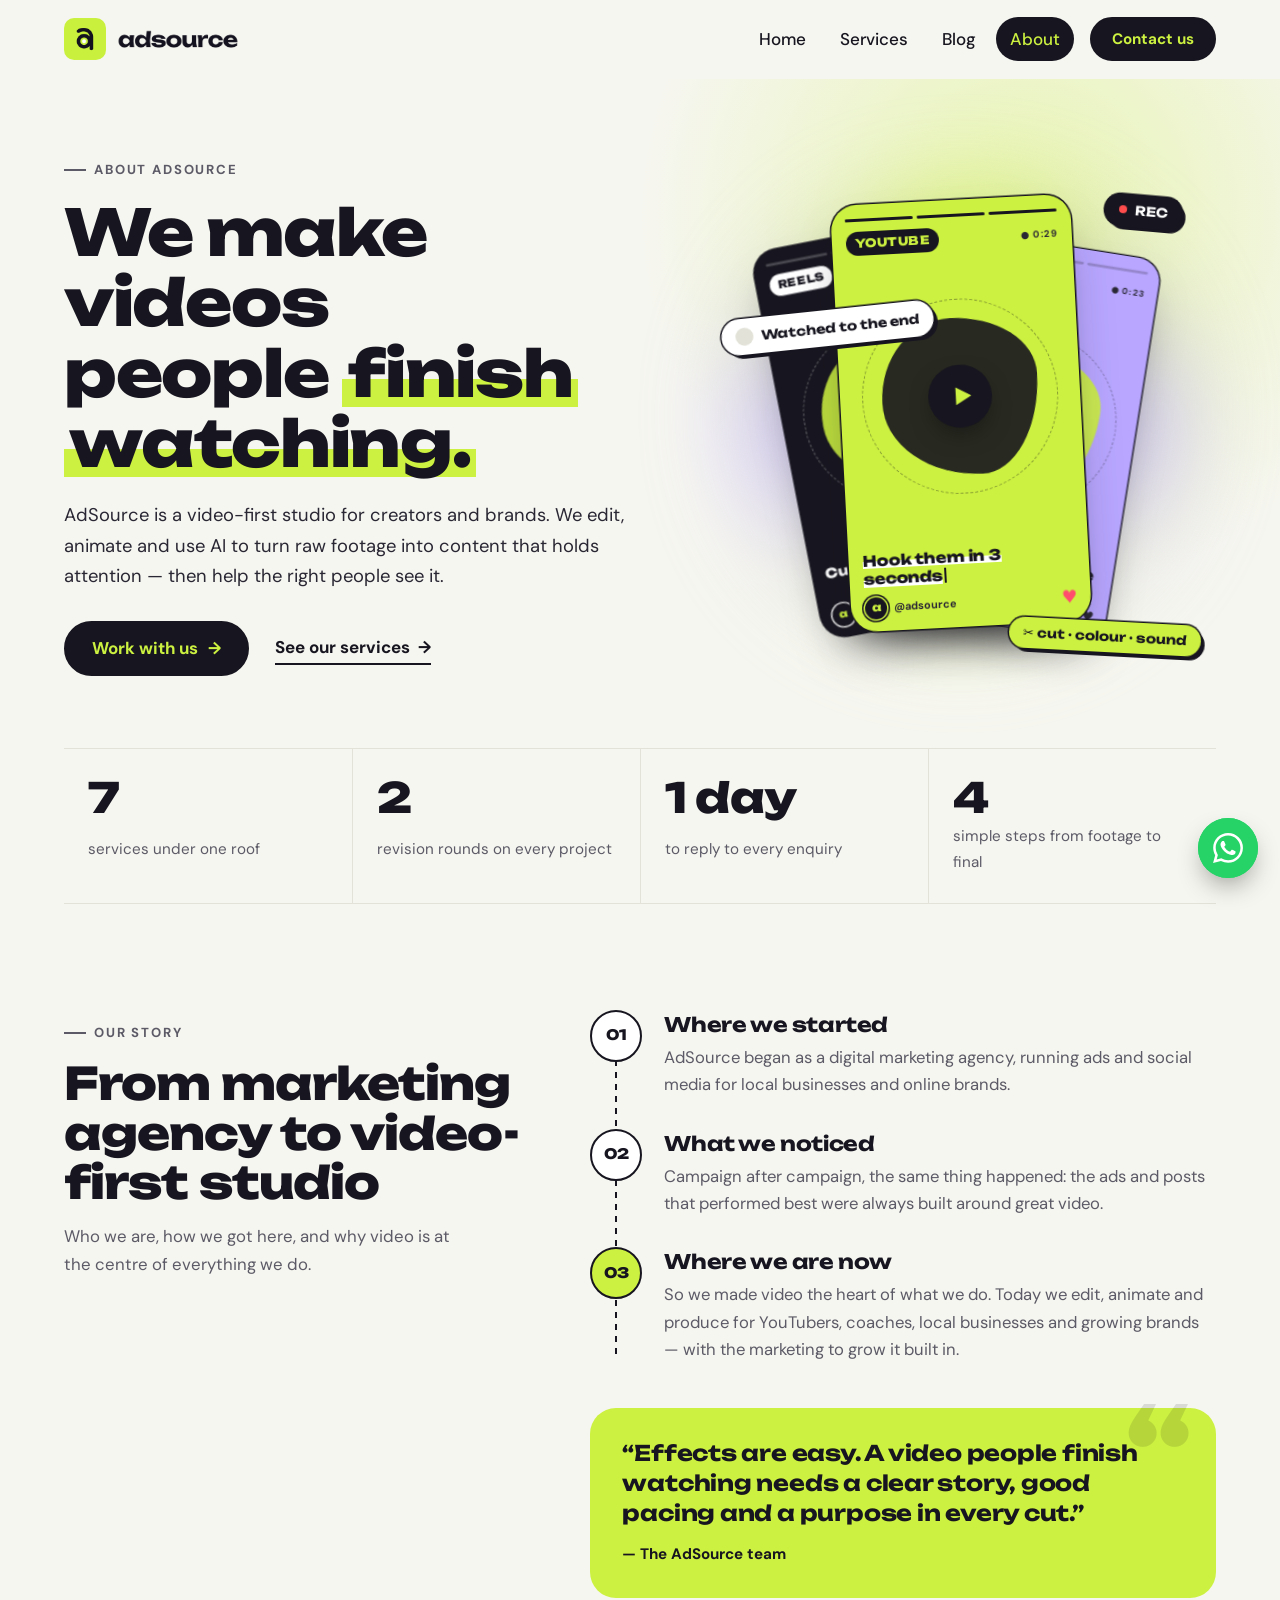
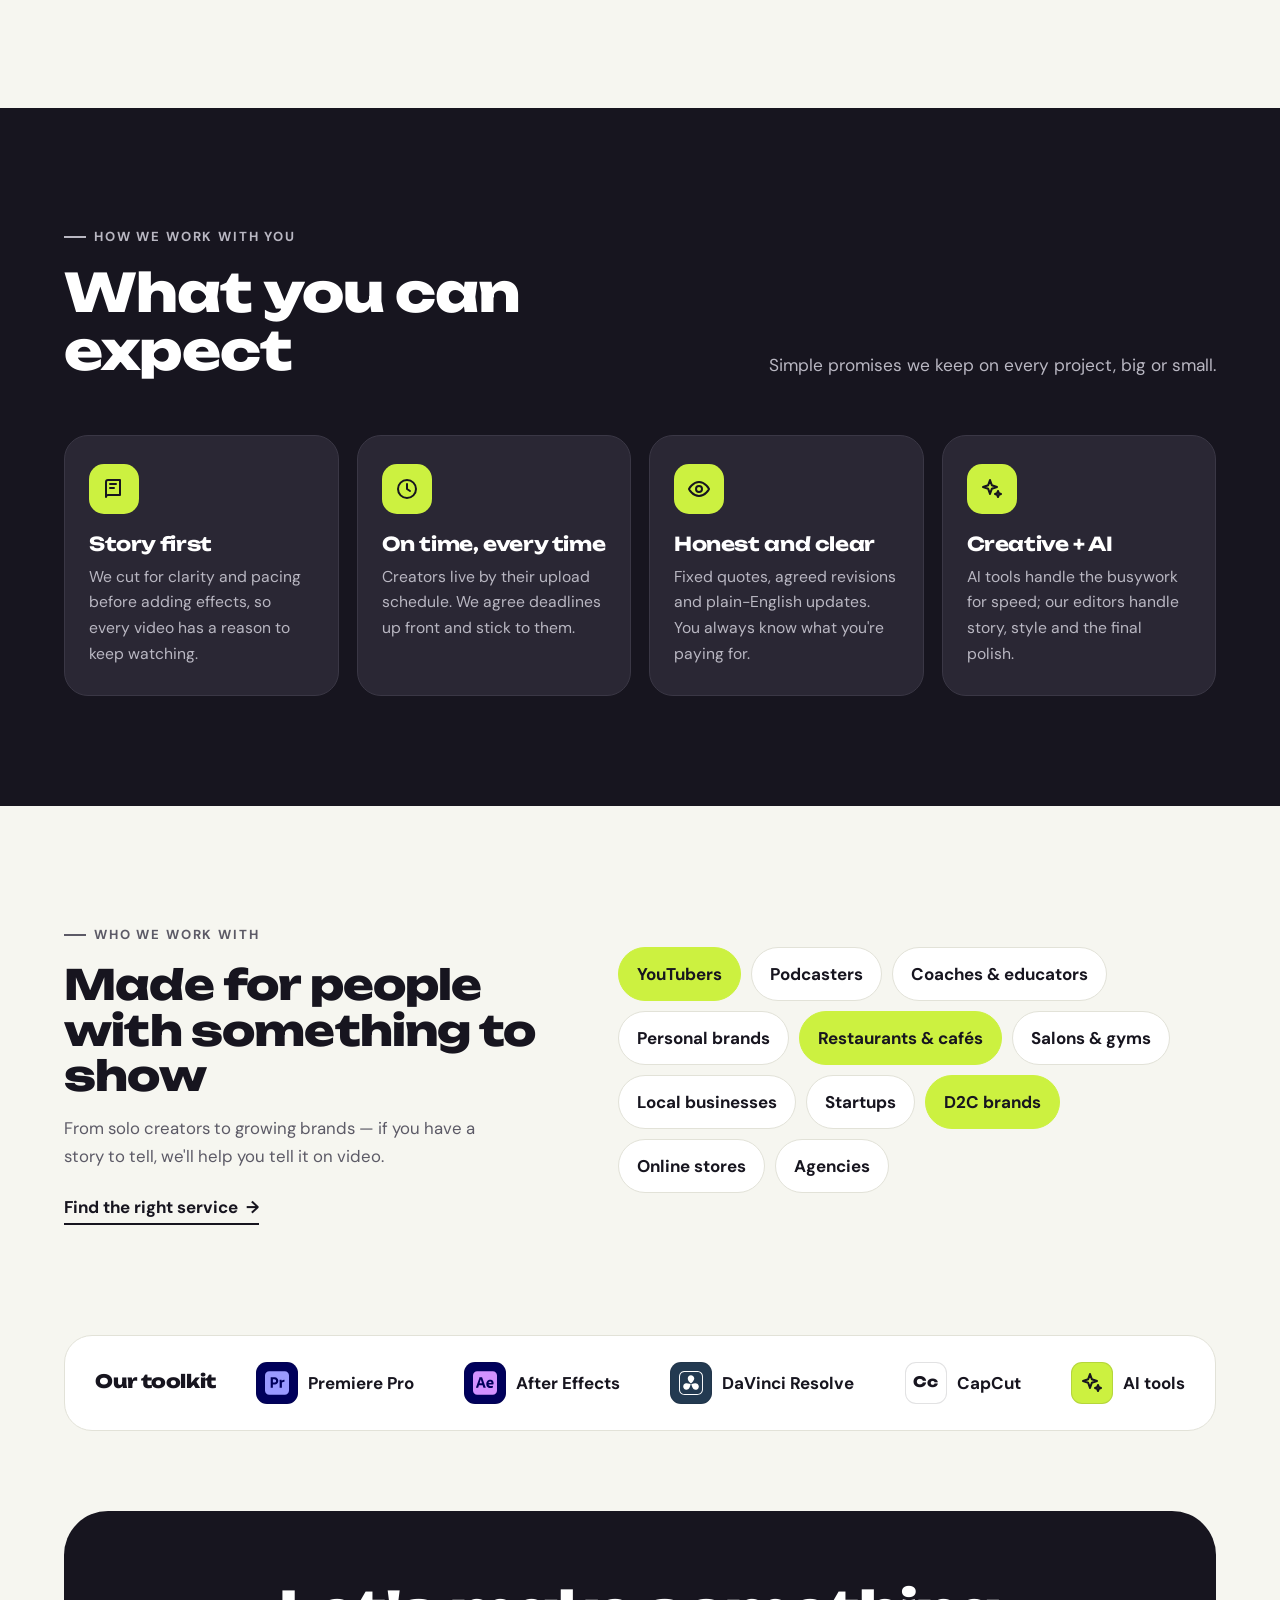
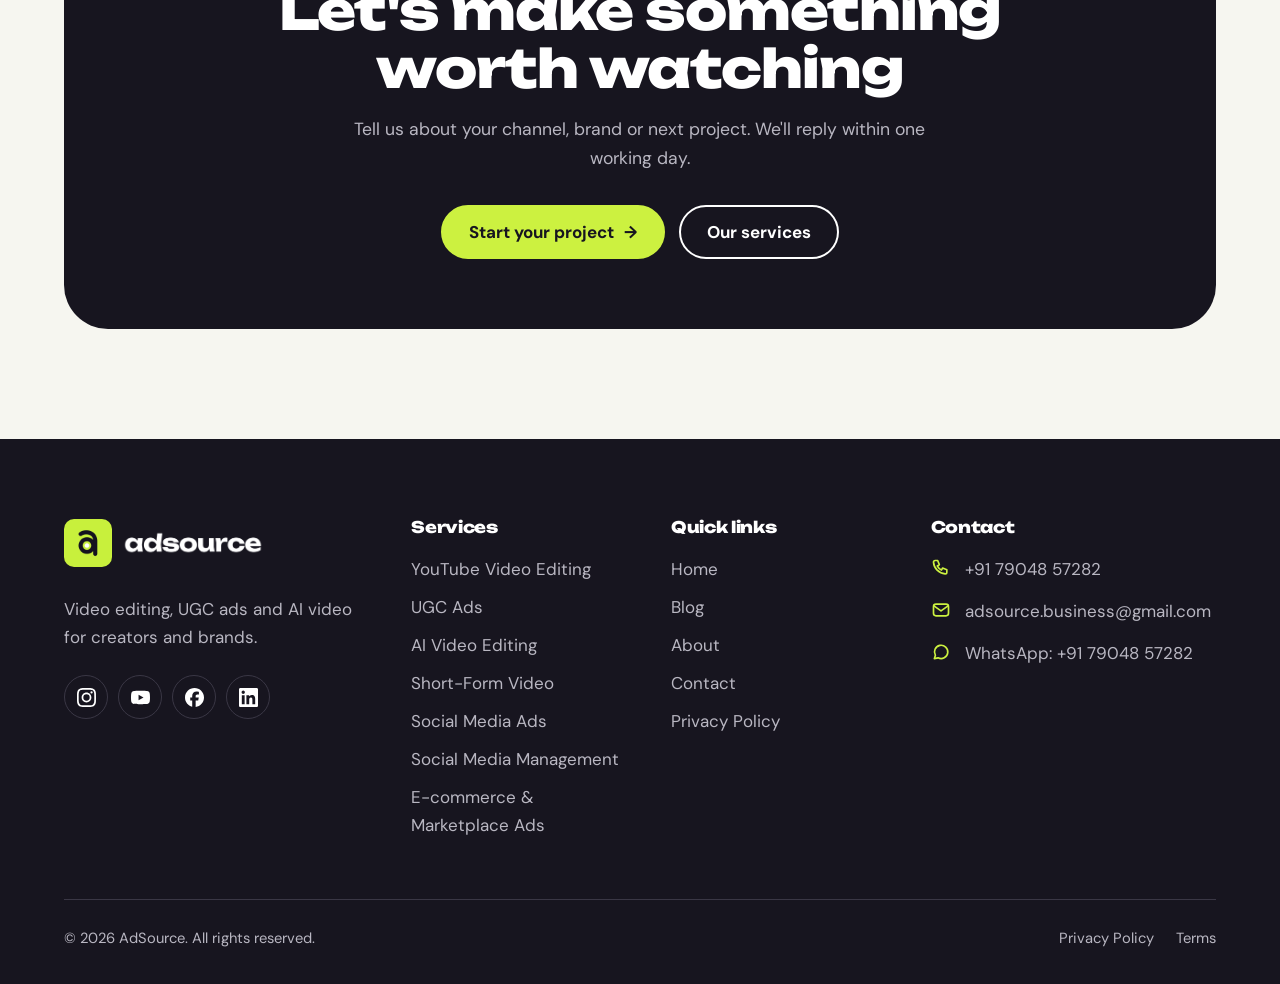
==== commit 92ade96a: "Floating 3D cards edit animation, hero badge icons, UGC blog post; set up adsource.in - Replace the " ====
--- a/about.html
+++ b/about.html
@@ -6,11 +6,11 @@
 
 <!-- ===== SEO ===== -->
 <title>About Us | AdSource Video Editing Studio</title>
-<meta name="description" content="AdSource is a video-first studio for creators and brands: YouTube editing, motion graphics, AI video and the marketing to grow it. Our story, how we work and who we work with.">
+<meta name="description" content="AdSource is a video-first studio for creators and brands: YouTube editing, UGC ads, AI video and the marketing to grow it. Our story, how we work and who we work with.">
 <meta property="og:type" content="website">
 <meta property="og:site_name" content="AdSource">
 <meta property="og:title" content="About AdSource">
-<meta property="og:description" content="A video-first studio for creators and brands: editing, motion graphics, AI video and growth.">
+<meta property="og:description" content="A video-first studio for creators and brands: editing, UGC ads, AI video and growth.">
 <meta property="og:image" content="images/og-image.png">
 <meta name="twitter:card" content="summary_large_image">
 <meta name="theme-color" content="#CCF140">
@@ -43,19 +43,19 @@
         </div>
       </div>
 
-      <!-- Decorative: services orbiting the logo -->
-      <div class="ab-orbit" aria-hidden="true">
-        <div class="ab-ring ab-ring-1">
-          <span class="ab-arm" style="--a:0deg"><span class="ab-pin"><span class="ab-chip">YouTube</span></span></span>
-          <span class="ab-arm" style="--a:120deg"><span class="ab-pin"><span class="ab-chip">Motion</span></span></span>
-          <span class="ab-arm" style="--a:240deg"><span class="ab-pin"><span class="ab-chip">AI video</span></span></span>
+      <!-- Decorative: a fanned stack of vertical "reels" that swipe away one by one.
+           Each card's label and caption come from data-tag / data-cap (script.js builds the inside). -->
+      <div class="ab-reels" aria-hidden="true">
+        <div class="ab-stack" id="ab-stack">
+          <div class="ab-reel" data-theme="lime" data-tag="YouTube" data-cap="Hook them in 3 seconds"></div>
+          <div class="ab-reel" data-theme="ink" data-tag="Reels" data-cap="Cut right on the beat"></div>
+          <div class="ab-reel" data-theme="lilac" data-tag="Motion" data-cap="Logos that come alive"></div>
+          <div class="ab-reel" data-theme="white" data-tag="AI video" data-cap="Subtitles in seconds"></div>
+          <div class="ab-reel" data-theme="ink" data-tag="Ads" data-cap="Stop the scroll"></div>
         </div>
-        <div class="ab-ring ab-ring-2">
-          <span class="ab-arm" style="--a:60deg"><span class="ab-pin"><span class="ab-chip lime">Reels</span></span></span>
-          <span class="ab-arm" style="--a:180deg"><span class="ab-pin"><span class="ab-chip lime">Ads</span></span></span>
-          <span class="ab-arm" style="--a:300deg"><span class="ab-pin"><span class="ab-chip lime">Shorts</span></span></span>
-        </div>
-        <div class="ab-core"><img src="images/logo-icon.png" alt="" width="256" height="256"></div>
+        <span class="ab-sticker ab-st-1"><i></i>Watched to the end</span>
+        <span class="ab-sticker ab-st-2"><i></i>REC</span>
+        <span class="ab-sticker ab-st-3">✂ cut · colour · sound</span>
       </div>
     </div>
 
--- a/style.css
+++ b/style.css
@@ -126,8 +126,30 @@
   display: grid; grid-template-columns: 1.05fr 1fr; align-items: center; gap: 20px;
   min-height: calc(100svh - var(--header-h)); max-height: 900px; padding-top: 40px; padding-bottom: 40px;
 }
-.pill { display: inline-flex; align-items: center; gap: 8px; border: 2px solid var(--ink); border-radius: 999px; padding: 7px 16px; font-weight: 700; font-size: .9rem; }
-.pill .dot { width: 9px; height: 9px; border-radius: 50%; background: #E5322D; animation: blink 1.6s infinite; }
+/* hero badge: an icon and a word that change together */
+.pill {
+  display: inline-flex; align-items: center; gap: 7px; padding: 4px 13px 4px 4px; border-radius: 999px;
+  background: var(--ink); color: var(--white); font-weight: 700; font-size: .8rem; line-height: 1.3;
+  box-shadow: 0 8px 20px -12px rgba(23, 21, 31, .6), inset 0 1px 0 rgba(255, 255, 255, .1);
+}
+.pill-ico { display: block; width: 22px; height: 22px; border-radius: 50%; overflow: hidden; background: var(--lime); color: var(--ink); }
+.pill-ico > span, .pill-roll > span { display: flex; flex-direction: column; animation: pillRoll 10s cubic-bezier(.7, 0, .2, 1) infinite; }
+.pill-ico svg { flex: none; width: 22px; height: 22px; padding: 4px; fill: none; stroke: currentColor; stroke-width: 2.2; stroke-linecap: round; stroke-linejoin: round; }
+.pill-ico svg .f { fill: currentColor; stroke: none; }
+.pill-ico svg.brand { padding: 4.5px 3.5px; }
+.pill-ico svg.ugc { padding: 3.5px; stroke-width: 2; }
+.pill-lead { color: var(--muted-dark); font-weight: 600; }
+.pill-roll { display: inline-block; height: 1.3em; overflow: hidden; color: var(--lime); }
+.pill-roll b { display: block; height: 1.3em; white-space: nowrap; }
+/* 5 items in each column (the first is repeated at the end), so each step moves 20% */
+@keyframes pillRoll {
+  0%, 20% { transform: translateY(0); }
+  25%, 45% { transform: translateY(-20%); }
+  50%, 70% { transform: translateY(-40%); }
+  75%, 95% { transform: translateY(-60%); }
+  100% { transform: translateY(-80%); }
+}
+@media (prefers-reduced-motion: reduce) { .pill-ico > span, .pill-roll > span { animation: none; } }
 @keyframes blink { 50% { opacity: .25; } }
 .hero h1 { font-size: clamp(2.1rem, 4.1vw, 3.9rem); margin: 26px 0 24px; }
 .hero h1 .line { display: block; overflow: hidden; padding-bottom: .06em; }
@@ -352,10 +374,10 @@
 .tag { flex: none; font-size: .78rem; font-weight: 700; padding: 4px 11px; border-radius: 999px; background: var(--lilac-soft); color: #4A3A99; }
 .empty { text-align: center; padding: 50px 20px; color: var(--muted); border: 2px dashed var(--line); border-radius: var(--radius); }
 
-/* ---------- Inside the edit: exploded-layers animation ----------
-   States (set by script.js on .lx): data-state="raw" | "exploded" | "done".
-   In "exploded" the frame tilts into 3D and its layers float apart;
-   the layer with .is-active lifts higher and lights up lime. */
+/* ---------- Inside the edit: floating 3D cards ----------
+   script.js toggles classes on .fc: e1–e4 layer applied (1 colour, 2 audio,
+   3 subtitles, 4 branding), done, hit (card just landed); and on each
+   .fc-card: lift (glowing before take-off), dock (flown into the video). */
 .ba-wrap { display: grid; grid-template-columns: 1fr 1.5fr; gap: 56px; align-items: center; }
 .lx-intro { color: var(--muted); font-size: 1.08rem; margin-top: 18px; }
 .lx-list { margin-top: 22px; }
@@ -364,124 +386,192 @@
 .ba-wrap.lx-focus .lx-list li { opacity: .4; }
 .ba-wrap.lx-focus .lx-list li.lx-on { opacity: 1; transform: translateX(8px); background: var(--lime-soft); font-weight: 700; }
 
-.lx {
-  --gap: 0px;
-  position: relative; min-width: 0; overflow: hidden; color: var(--white); user-select: none;
-  background:
-    radial-gradient(circle at 18% 12%, rgba(184, 166, 255, .22), transparent 42%),
-    radial-gradient(circle at 85% 90%, rgba(204, 241, 64, .16), transparent 45%),
-    radial-gradient(rgba(255, 255, 255, .07) 1px, transparent 1.2px) 0 0 / 18px 18px,
-    var(--ink);
-  border-radius: 32px; padding: 18px 18px 16px;
-  box-shadow: 0 30px 60px -24px rgba(23, 21, 31, .55);
-}
-.lx[data-state="exploded"] { --gap: clamp(30px, 11.5cqw, 78px); }
-
-/* top bar */
-.lx-hud { display: flex; align-items: center; justify-content: space-between; gap: 12px; position: relative; z-index: 2; }
-.lx-status { display: inline-flex; align-items: center; gap: 8px; padding: 7px 13px; border-radius: 999px; background: rgba(255, 255, 255, .08); font-size: .8rem; font-weight: 700; white-space: nowrap; transition: background .4s, color .4s; }
-.lx-status s { width: 7px; height: 7px; border-radius: 50%; background: #FF6B6B; text-decoration: none; animation: blink 1s infinite; }
-.lx[data-state="done"] .lx-status { background: var(--lime); color: var(--ink); }
-.lx[data-state="done"] .lx-status s { background: var(--ink); animation: none; }
-.lx-file { font-size: .8rem; color: var(--muted-dark); white-space: nowrap; overflow: hidden; text-overflow: ellipsis; }
-
-/* 3D stage */
-.lx-stage { position: relative; aspect-ratio: 1.18; container-type: inline-size; perspective: 1600px; }
-.lx-iso {
-  position: absolute; left: 50%; top: 68%; width: 56%; aspect-ratio: 16 / 9; transform-style: preserve-3d;
-  transform: translate(-50%, -50%) rotateX(58deg) rotateZ(-40deg);
-  transition: transform 1.1s cubic-bezier(.7, 0, .2, 1);
-}
-.lx[data-state="raw"] .lx-iso, .lx[data-state="done"] .lx-iso { transform: translate(-50%, -82%) scale(1.5); }
-.lx-shadow {
-  position: absolute; left: 50%; top: 76%; width: 62%; height: 24%; border-radius: 50%;
-  background: radial-gradient(closest-side, rgba(0, 0, 0, .55), transparent); filter: blur(10px);
-  transform: translate(-50%, -50%) scale(.6); opacity: 0; transition: opacity .8s, transform 1.1s cubic-bezier(.7, 0, .2, 1);
-}
-.lx[data-state="exploded"] .lx-shadow { opacity: 1; transform: translate(-50%, -50%) scale(1); }
-
-/* layers */
-.lx-layer {
-  position: absolute; inset: 0; border-radius: 12px; overflow: hidden;
-  transform: translateZ(calc(var(--i) * var(--gap)));
-  transition: transform .9s cubic-bezier(.7, 0, .2, 1) calc(var(--i) * 70ms), opacity .5s ease, box-shadow .4s ease;
-}
-.lx-layer.is-active { transform: translateZ(calc(var(--i) * var(--gap) + 22px)); box-shadow: 0 0 0 2px var(--lime), 0 0 40px rgba(204, 241, 64, .35); transition-delay: 0s; }
-.lx.has-active .lx-layer:not(.is-active):not(.lx-final) { opacity: .55; }
-.lx-scene { position: absolute; inset: 0; width: 100%; height: 100%; display: block; }
-.lx-footage { background: #2A2832; box-shadow: 0 0 0 1px rgba(255, 255, 255, .14); }
-.lx[data-state="raw"] .lx-footage .lx-scene { animation: lxShake .22s steps(2) infinite; }
-@keyframes lxShake { 0% { transform: translate(0, 0) scale(1.04); } 50% { transform: translate(-1.2%, .8%) rotate(-.4deg) scale(1.04); } 100% { transform: translate(.8%, -.6%) scale(1.04); } }
-.lx-rec { position: absolute; right: 5%; top: 7%; display: inline-flex; align-items: center; gap: 5px; font: 700 clamp(8px, 1.6cqw, 11px)/1 var(--body); background: rgba(0, 0, 0, .5); padding: 4px 7px; border-radius: 5px; opacity: 0; transition: opacity .3s; }
-.lx-rec i { width: 6px; height: 6px; border-radius: 50%; background: #FF6B6B; animation: blink 1s infinite; }
-.lx[data-state="raw"] .lx-rec { opacity: 1; }
-.lx-colour, .lx-audio, .lx-subs, .lx-brand { opacity: 0; }
-.lx[data-state="exploded"] .lx-colour, .lx[data-state="exploded"] .lx-audio, .lx[data-state="exploded"] .lx-subs, .lx[data-state="exploded"] .lx-brand { opacity: 1; }
-.lx-colour { background: linear-gradient(135deg, rgba(109, 91, 208, .62), rgba(255, 140, 90, .5)); box-shadow: inset 0 0 0 1px rgba(255, 255, 255, .35); }
-.lx-audio, .lx-subs, .lx-brand { background: rgba(255, 255, 255, .06); box-shadow: inset 0 0 0 1.5px rgba(255, 255, 255, .28); }
-.lx-tag {
-  position: absolute; left: 5%; top: 7%; display: inline-flex; gap: 6px; align-items: center;
-  font: 700 clamp(8px, 1.7cqw, 11px)/1 var(--display); letter-spacing: .02em; text-transform: uppercase;
-  padding: 5px 8px; border-radius: 6px; background: rgba(23, 21, 31, .85); color: var(--white); transition: background .3s, color .3s;
-}
-.lx-tag b { color: var(--lime); transition: color .3s; }
-.lx-layer.is-active .lx-tag { background: var(--lime); color: var(--ink); }
-.lx-layer.is-active .lx-tag b { color: var(--ink); }
-.lx[data-state="raw"] .lx-footage .lx-tag, .lx[data-state="done"] .lx-tag { opacity: 0; }
-
-/* layer contents */
-.lx-wheels { position: absolute; right: 6%; bottom: 10%; display: flex; gap: 6%; width: 46%; }
-.lx-wheels i { flex: 1; aspect-ratio: 1; border-radius: 50%; background: conic-gradient(from 90deg, #FF6B6B, #FFC85A, #CCF140, #5BD6C6, #6D5BD0, #E36BD0, #FF6B6B); box-shadow: 0 0 0 2px rgba(255, 255, 255, .7); position: relative; }
-.lx-wheels i::after { content: ""; position: absolute; left: 50%; top: 50%; width: 18%; height: 18%; border-radius: 50%; background: var(--white); border: 2px solid var(--ink); transform: translate(-50%, -50%); }
-.lx-wheels i:nth-child(1)::after { transform: translate(-90%, -20%); }
-.lx-wheels i:nth-child(3)::after { transform: translate(-10%, -85%); }
-.lx-wave { position: absolute; left: 10%; right: 10%; top: 30%; bottom: 22%; display: flex; align-items: center; justify-content: space-between; }
-.lx-wave i { width: 2.6%; height: 30%; border-radius: 3px; background: var(--lime); animation: lxWave 1s ease-in-out infinite alternate; }
-.lx-wave i:nth-child(3n) { animation-delay: -.3s; }
-.lx-wave i:nth-child(3n+1) { animation-delay: -.6s; }
-.lx-wave i:nth-child(4n) { animation-duration: .7s; }
-.lx-wave i:nth-child(5n) { animation-duration: 1.3s; }
-@keyframes lxWave { from { height: 18%; } to { height: 92%; } }
-.lx-sub {
+/* stage: a light, clean card with soft colour */
+.fc {
+  --rx: 0deg; --ry: 0deg;
+  position: relative; min-width: 0; aspect-ratio: 10 / 9; border-radius: 36px; overflow: hidden; isolation: isolate;
+  container-type: inline-size; user-select: none;
+  background: linear-gradient(160deg, #FDFCFF 0%, #F2EEFF 50%, #F3FBDC 100%);
+  box-shadow: 0 40px 80px -40px rgba(23, 21, 31, .35), inset 0 0 0 1px rgba(23, 21, 31, .06), inset 0 1px 0 #fff;
+}
+.fc-bg { position: absolute; inset: 0; z-index: -1; background: radial-gradient(rgba(23, 21, 31, .07) 1px, transparent 1.4px) 0 0 / 22px 22px; }
+.fc-bg::before {
+  content: ""; position: absolute; inset: -20%; filter: blur(40px);
+  background: radial-gradient(circle at 25% 25%, rgba(184, 166, 255, .55), transparent 35%), radial-gradient(circle at 80% 80%, rgba(204, 241, 64, .5), transparent 35%);
+  animation: fcDrift 14s ease-in-out infinite alternate;
+}
+@keyframes fcDrift { to { transform: translate(4%, -3%) rotate(8deg); } }
+
+/* status pill */
+.fc-status {
+  position: absolute; z-index: 5; left: 50%; top: 5.5%; transform: translateX(-50%);
+  display: inline-flex; align-items: center; gap: 8px; padding: 8px 14px; border-radius: 999px; white-space: nowrap;
+  background: rgba(255, 255, 255, .8); -webkit-backdrop-filter: blur(10px); backdrop-filter: blur(10px); color: var(--ink);
+  font: 700 clamp(10px, 1.9cqw, 13px)/1 var(--body);
+  box-shadow: 0 8px 20px -10px rgba(23, 21, 31, .3), inset 0 0 0 1px rgba(23, 21, 31, .06);
+  transition: background .4s;
+}
+.fc-status s { width: 7px; height: 7px; border-radius: 50%; background: #FF6B6B; text-decoration: none; animation: blink 1s infinite; }
+.fc.done .fc-status { background: var(--lime); }
+.fc.done .fc-status s { background: var(--ink); animation: none; }
+.fc-st { display: inline-block; }
+.fc-st.swap { animation: fcSwap .35s var(--ease); }
+@keyframes fcSwap { from { opacity: 0; transform: translateY(6px); } }
+
+/* 3D world, tilted gently by the cursor */
+.fc-world { position: absolute; inset: 0; perspective: 1100px; }
+.fc-3d { position: absolute; inset: 0; transform-style: preserve-3d; transform: rotateX(var(--ry)) rotateY(var(--rx)); transition: transform .7s var(--ease); }
+
+/* the video frame */
+.fc-frame {
+  position: absolute; left: 18%; top: 31%; width: 64%; aspect-ratio: 16 / 9; border-radius: 2.6cqw; overflow: hidden;
+  background: #2B2347; color: var(--white);
+  box-shadow: 0 30px 50px -24px rgba(43, 35, 71, .6), 0 0 0 1px rgba(23, 21, 31, .08);
+  transition: box-shadow .6s ease;
+}
+.fc-scene { display: block; width: 100%; height: 100%; filter: grayscale(1) contrast(.8) brightness(1.06); transition: filter 1.2s ease; animation: fcCam 12s ease-in-out infinite alternate; }
+@keyframes fcCam { to { transform: scale(1.07) translate(-1%, .6%); } }
+.fc-person { transform-box: fill-box; transform-origin: 50% 100%; animation: fcTalk 3.2s ease-in-out infinite; }
+@keyframes fcTalk { 50% { transform: translateY(1.5%) rotate(-1deg); } }
+.fc-mouth { transform-box: fill-box; transform-origin: center; animation: fcMouth .5s ease-in-out infinite alternate; }
+@keyframes fcMouth { to { transform: scaleY(2.2); } }
+.fc-raw {
+  position: absolute; left: 3.5%; top: 6%; padding: .55em .85em; border-radius: .5em; background: rgba(0, 0, 0, .45);
+  font: 800 clamp(7px, 1.4cqw, 11px)/1 var(--body); letter-spacing: .1em; text-transform: uppercase; transition: opacity .4s;
+}
+/* 1 colour */
+.fc.e1 .fc-scene { filter: none; }
+.fc.e1 .fc-raw { opacity: 0; }
+/* 2 audio */
+.fc-wave {
+  position: absolute; right: 3.5%; top: 6%; display: inline-flex; align-items: center; gap: .35cqw; height: 4.2cqw; padding: 0 1.2cqw;
+  border-radius: 99px; background: rgba(23, 21, 31, .6); -webkit-backdrop-filter: blur(6px); backdrop-filter: blur(6px);
+  opacity: 0; transform: translateY(-40%) scale(.7); transition: opacity .3s, transform .3s;
+}
+.fc-wave i { width: .35cqw; height: 35%; border-radius: 2px; background: var(--lime); animation: fcBar .8s ease-in-out infinite alternate; }
+.fc-wave b { margin-left: .6cqw; font: 700 clamp(7px, 1.35cqw, 11px)/1 var(--body); white-space: nowrap; }
+.fc.e2 .fc-wave { opacity: 1; transform: none; transition: opacity .3s, transform .6s cubic-bezier(.3, 1.6, .5, 1); }
+@keyframes fcBar { from { height: 22%; } to { height: 85%; } }
+.fc-wave i:nth-child(2n), .fc-bars i:nth-child(2n) { animation-duration: .6s; animation-delay: -.2s; }
+.fc-wave i:nth-child(3n), .fc-bars i:nth-child(3n) { animation-duration: 1s; animation-delay: -.5s; }
+.fc-wave i:nth-child(5n), .fc-bars i:nth-child(5n) { animation-duration: .7s; animation-delay: -.35s; }
+/* 3 subtitles */
+.fc-sub {
   position: absolute; left: 50%; bottom: 8%; transform: translateX(-50%); white-space: nowrap;
-  padding: .5em .9em; border-radius: 8px; background: rgba(15, 14, 20, .85);
-  font: 800 clamp(8px, 2.3cqw, 15px)/1 var(--display); letter-spacing: -.01em;
-}
-.lx-sub em { font-style: normal; color: var(--lime); }
-.lx-lt { position: absolute; left: 5%; bottom: 28%; padding: .55em .9em .6em; border-radius: 8px; border-left: 4px solid var(--ink); background: var(--lime); color: var(--ink); }
-.lx-lt strong { display: block; font: 800 clamp(8px, 2cqw, 13px)/1.1 var(--display); }
-.lx-lt small { font: 700 clamp(7px, 1.5cqw, 10px)/1 var(--body); }
-.lx-bug { position: absolute; right: 5%; top: 7%; width: 11%; height: auto; border-radius: 22%; }
-
-/* finished frame */
-.lx-final { opacity: 0; transition: opacity .35s ease, box-shadow .6s ease; }
-.lx[data-state="done"] .lx-final { transition: opacity .6s ease .35s, box-shadow .6s ease; opacity: 1; box-shadow: 0 0 0 2px var(--lime), 0 24px 60px -12px rgba(204, 241, 64, .45); }
-.lx-ready {
-  position: absolute; left: 50%; bottom: 7%; transform: translate(-50%, 16px) scale(.9); opacity: 0;
-  padding: 9px 18px; border-radius: 999px; background: var(--lime); color: var(--ink);
-  font: 800 clamp(.8rem, 2.4cqw, 1rem)/1 var(--display); white-space: nowrap;
-  transition: opacity .4s ease, transform .5s var(--ease);
-}
-.lx[data-state="done"] .lx-ready { opacity: 1; transform: translate(-50%, 0) scale(1); transition-delay: .7s; }
-
-/* step chips */
-.lx-steps { display: grid; grid-template-columns: repeat(5, 1fr); gap: 6px; position: relative; z-index: 2; }
-.lx-steps span { text-align: center; font-size: .76rem; font-weight: 700; padding: 8px 4px; border-radius: 999px; background: rgba(255, 255, 255, .07); color: var(--muted-dark); transition: background .3s, color .3s; }
-.lx-steps span.ok { background: rgba(204, 241, 64, .18); color: var(--lime); }
-.lx-steps span.on { background: var(--lime); color: var(--ink); }
+  font: 800 clamp(8px, 2.4cqw, 18px)/1.2 var(--display); letter-spacing: -.01em;
+  text-shadow: 0 2px 0 rgba(0, 0, 0, .45), 0 0 14px rgba(0, 0, 0, .35);
+}
+.fc-sub > * { display: inline-block; opacity: 0; transform: translateY(45%) scale(.6); transition: opacity .2s, transform .2s; }
+.fc-sub em { font-style: normal; color: var(--ink); background: var(--lime); padding: 0 .22em; border-radius: .2em; text-shadow: none; }
+.fc.e3 .fc-sub > * { opacity: 1; transform: none; transition: opacity .3s, transform .5s cubic-bezier(.3, 1.6, .5, 1); }
+.fc.e3 .fc-sub > :nth-child(2) { transition-delay: .15s; }
+.fc.e3 .fc-sub > :nth-child(3) { transition-delay: .3s; }
+.fc.e3 .fc-sub > :nth-child(4) { transition-delay: .45s; }
+.fc.e3 .fc-sub > :nth-child(5) { transition-delay: .6s; }
+/* 4 branding */
+.fc-bug { position: absolute; left: 3.5%; top: 6%; width: 7%; height: auto; border-radius: 22%; opacity: 0; transform: scale(.4) rotate(-20deg); transition: opacity .25s, transform .25s; }
+.fc.e4 .fc-bug { opacity: 1; transform: none; transition: opacity .3s, transform .6s cubic-bezier(.3, 1.6, .5, 1); }
+.fc-lt {
+  position: absolute; left: 4%; bottom: 28%; padding: .7cqw 1.3cqw .8cqw; border-radius: .8cqw; border-left: .5cqw solid var(--lime);
+  background: #fff; color: var(--ink); box-shadow: 0 10px 20px -10px rgba(0, 0, 0, .5);
+  transform: translateX(-140%); transition: transform .4s ease-in;
+}
+.fc-lt strong { display: block; font: 800 clamp(8px, 1.7cqw, 13px)/1.1 var(--display); }
+.fc-lt small { font: 600 clamp(7px, 1.2cqw, 10px)/1 var(--body); color: var(--muted); }
+.fc.e4 .fc-lt { transform: none; transition: transform .8s var(--ease) .2s; }
+
+/* impact flash + punch when a card lands */
+.fc-flash { position: absolute; inset: 0; pointer-events: none; opacity: 0; background: radial-gradient(circle at 50% 50%, rgba(255, 255, 255, .95), rgba(204, 241, 64, .45) 40%, transparent 72%); }
+.fc.hit .fc-flash { animation: fcFlash .65s ease-out; }
+@keyframes fcFlash { 0% { opacity: .95; transform: scale(.5); } 100% { opacity: 0; transform: scale(1.35); } }
+.fc.hit .fc-frame { animation: fcPunch .55s cubic-bezier(.3, 1.6, .5, 1); }
+@keyframes fcPunch { 30% { transform: scale(1.04); } }
+/* finished */
+.fc.done .fc-frame { transform: scale(1.06); transition: box-shadow .6s ease, transform .9s var(--ease); box-shadow: 0 0 0 3px var(--lime), 0 30px 60px -20px rgba(140, 180, 20, .6); }
+.fc-shine { position: absolute; inset: 0; pointer-events: none; background: linear-gradient(105deg, transparent 35%, rgba(255, 255, 255, .5) 50%, transparent 65%); transform: translateX(-100%); }
+.fc.done .fc-shine { transform: translateX(100%); transition: transform 1s ease-out; }
+.fc-ready {
+  position: absolute; left: 50%; top: 6%; padding: .8em 1.2em; border-radius: 99px; background: var(--lime); color: var(--ink); white-space: nowrap;
+  font: 800 clamp(8px, 1.6cqw, 12px)/1 var(--display); box-shadow: 0 10px 24px -8px rgba(0, 0, 0, .45);
+  opacity: 0; transform: translateX(-50%) scale(.5); transition: opacity .2s, transform .2s;
+}
+.fc.done .fc-ready { opacity: 1; transform: translateX(-50%) scale(1); transition: opacity .3s ease .3s, transform .6s cubic-bezier(.3, 1.6, .5, 1) .3s; }
+
+/* floating cards */
+.fc-card {
+  position: absolute; z-index: 3; width: 25%; aspect-ratio: 4 / 3;
+  transform: translateZ(30px) rotateX(var(--cx)) rotateY(var(--cy)) rotate(var(--cz));
+  transition: left .9s cubic-bezier(.6, 0, .25, 1), top .9s cubic-bezier(.6, 0, .25, 1), transform .9s cubic-bezier(.6, 0, .25, 1), opacity .5s ease;
+  transition-delay: calc(var(--i) * .12s);
+}
+.fc-card.k1 { --i: 0; left: 7%;  top: 7%;  --cx: 8deg;  --cy: 12deg;  --cz: -6deg; }
+.fc-card.k2 { --i: 1; left: 68%; top: 5%;  --cx: 8deg;  --cy: -12deg; --cz: 5deg; }
+.fc-card.k3 { --i: 2; left: 6%;  top: 73%; --cx: -8deg; --cy: 12deg;  --cz: 4deg; }
+.fc-card.k4 { --i: 3; left: 69%; top: 72%; --cx: -8deg; --cy: -12deg; --cz: -5deg; }
+/* docked: the card flies into the centre of the video and dissolves into it */
+.fc-card.dock {
+  left: 37.5%; top: 41.6%; opacity: 0; transform: translateZ(0) rotate(0) scale(.3);
+  transition: left .8s cubic-bezier(.55, 0, .3, 1), top .8s cubic-bezier(.55, 0, .3, 1), transform .8s cubic-bezier(.55, 0, .3, 1), opacity .2s ease .62s;
+}
+.fc-in {
+  position: absolute; inset: 0; overflow: hidden; display: flex; flex-direction: column; justify-content: space-between;
+  padding: 2cqw 2.2cqw; border-radius: 2.4cqw; color: var(--ink);
+  background: linear-gradient(150deg, #fff, #F1EEFB);
+  box-shadow: 0 26px 40px -18px rgba(23, 21, 31, .42), inset 0 0 0 1px rgba(255, 255, 255, .9), inset 0 -2px 0 rgba(23, 21, 31, .06);
+  animation: fcFloat 5s ease-in-out infinite alternate; animation-delay: calc(var(--i) * -1.3s);
+  transition: scale .5s cubic-bezier(.3, 1.6, .5, 1), box-shadow .4s;
+}
+@keyframes fcFloat { from { translate: 0 -5%; } to { translate: 0 6%; } }
+/* glossy sheen sweeping across each card */
+.fc-in::after {
+  content: ""; position: absolute; inset: 0; pointer-events: none;
+  background: linear-gradient(115deg, transparent 30%, rgba(255, 255, 255, .6) 45%, transparent 60%);
+  transform: translateX(-120%); animation: fcGloss 6s ease-in-out infinite; animation-delay: calc(var(--i) * 1.3s);
+}
+@keyframes fcGloss { 0%, 60% { transform: translateX(-120%); } 85%, 100% { transform: translateX(120%); } }
+.fc-card.lift .fc-in { scale: 1.14; box-shadow: 0 30px 50px -18px rgba(23, 21, 31, .45), 0 0 0 3px var(--lime), 0 0 44px rgba(204, 241, 64, .7); }
+.fc-lab { position: relative; display: flex; align-items: center; gap: .55em; font: 700 clamp(9px, 1.75cqw, 13px)/1.1 var(--body); white-space: nowrap; }
+.fc-lab b { font: 800 .85em/1 var(--display); opacity: .5; }
+.k1 .fc-in { background: linear-gradient(150deg, #fff, #E6DFFF); }
+.k2 .fc-in { background: linear-gradient(150deg, #2E2B3A, #15131C); color: var(--white); box-shadow: 0 26px 40px -18px rgba(23, 21, 31, .6), inset 0 0 0 1px rgba(255, 255, 255, .1); }
+.k2 .fc-in::after { background: linear-gradient(115deg, transparent 30%, rgba(255, 255, 255, .14) 45%, transparent 60%); }
+.k3 .fc-in { background: linear-gradient(150deg, #E2FC7A, #C2E92C); }
+.k4 .fc-in { background: linear-gradient(150deg, #fff, #F6F6F0); }
+
+/* card visuals */
+.fc-wheels { display: flex; gap: 1cqw; }
+.fc-wheels i {
+  position: relative; width: 4.8cqw; aspect-ratio: 1; border-radius: 50%;
+  background: radial-gradient(circle, #fff 0 15%, rgba(255, 255, 255, 0) 72%), conic-gradient(#FF6B6B, #FFD15A, #CCF140, #5BD6C6, #6D8BFF, #B8A6FF, #FF6B6B);
+  box-shadow: 0 4px 10px -4px rgba(23, 21, 31, .4), inset 0 0 0 2px rgba(255, 255, 255, .7);
+}
+.fc-wheels i::after {
+  content: ""; position: absolute; left: 50%; top: 50%; width: 1.1cqw; aspect-ratio: 1; margin: -.55cqw 0 0 -.55cqw; border-radius: 50%;
+  background: #fff; box-shadow: 0 0 0 2px var(--ink); animation: fcPuck 3.6s ease-in-out infinite alternate;
+}
+.fc-wheels i:nth-child(2)::after { animation-delay: -1.2s; animation-direction: alternate-reverse; }
+.fc-wheels i:nth-child(3)::after { animation-delay: -2.4s; }
+@keyframes fcPuck { 0% { transform: translate(-60%, -80%); } 50% { transform: translate(70%, 10%); } 100% { transform: translate(-20%, 75%); } }
+.fc-bars { display: flex; align-items: center; gap: .45cqw; height: 5.5cqw; }
+.fc-bars i { flex: 1; height: 30%; border-radius: 99px; background: var(--lime); animation: fcBar .8s ease-in-out infinite alternate; }
+.fc-aa { position: relative; display: inline-flex; align-items: center; gap: .3cqw; font: 800 6cqw/1 var(--display); letter-spacing: -.04em; }
+.fc-aa i { width: .5cqw; height: 5cqw; border-radius: 2px; background: var(--ink); animation: blink 1s steps(1) infinite; }
+.fc-brand { display: flex; align-items: center; gap: 1.2cqw; }
+.fc-brand img { width: 5.5cqw; height: auto; border-radius: 24%; box-shadow: 0 6px 14px -6px rgba(23, 21, 31, .5); }
+.fc-brand span { display: grid; gap: .7cqw; flex: 1; }
+.fc-brand span i { height: 1cqw; border-radius: 99px; background: rgba(23, 21, 31, .14); }
+.fc-brand span i:first-child { width: 80%; background: var(--ink); }
+.fc-brand span i:last-child { width: 55%; background: var(--lime); }
 
 @media (max-width: 520px) {
-  .lx { padding: 14px 12px 12px; border-radius: 24px; }
-  .lx-stage { aspect-ratio: .92; }
-  .lx-iso { width: 66%; top: 70%; }
-  .lx[data-state="exploded"] { --gap: 16cqw; }
-  .lx[data-state="raw"] .lx-iso, .lx[data-state="done"] .lx-iso { transform: translate(-50%, -88%) scale(1.36); }
-  .lx-shadow { top: 80%; }
-  .lx-file { display: none; }
-  .lx-steps span { font-size: .66rem; padding: 7px 2px; }
+  .fc { border-radius: 26px; }
+  .fc-status { padding: 6px 10px; gap: 6px; }
+  .fc-in { border-radius: 14px; }
+  .fc-card.k1, .fc-card.k3 { left: 9%; }
+  .fc-card.k2, .fc-card.k4 { left: 66%; }
 }
 @media (prefers-reduced-motion: reduce) {
-  .lx-iso, .lx-layer, .lx-shadow, .lx-final, .lx-ready { transition: none !important; }
+  .fc *, .fc *::before, .fc *::after, .fc-bg::before { transition: none !important; animation: none !important; }
 }
 
 /* ---------- Steps ---------- */
@@ -599,27 +689,105 @@
 .ab-lead { font-size: 1.15rem; color: var(--ink-2); max-width: 32em; }
 .ab-actions { display: flex; flex-wrap: wrap; align-items: center; gap: 14px 26px; margin-top: 30px; }
 
-/* orbit visual */
-.ab-orbit {
-  position: relative; aspect-ratio: 1; width: 100%; max-width: 480px; justify-self: center; border-radius: 36px; overflow: hidden;
-  background: radial-gradient(rgba(255, 255, 255, .08) 1px, transparent 1.2px) 0 0 / 18px 18px, radial-gradient(circle at 30% 20%, rgba(184, 166, 255, .3), transparent 55%), var(--ink);
-  box-shadow: 0 30px 60px -24px rgba(23, 21, 31, .5);
-}
-.ab-ring { position: absolute; left: 50%; top: 50%; border-radius: 50%; border: 1.5px dashed rgba(255, 255, 255, .22); transform: translate(-50%, -50%); animation: abSpin 36s linear infinite; }
-.ab-ring-1 { width: 50%; aspect-ratio: 1; }
-.ab-ring-2 { width: 76%; aspect-ratio: 1; animation-duration: 54s; animation-direction: reverse; }
-@keyframes abSpin { to { transform: translate(-50%, -50%) rotate(360deg); } }
-.ab-arm { position: absolute; inset: 0; transform: rotate(var(--a)); }
-.ab-pin { position: absolute; left: 50%; top: 0; transform: translate(-50%, -50%) rotate(calc(-1 * var(--a))); }
-.ab-chip {
-  display: block; white-space: nowrap; padding: 8px 14px; border-radius: 999px; background: var(--white); color: var(--ink);
-  font: 700 clamp(.7rem, 1.6vw, .85rem)/1 var(--display); box-shadow: 0 8px 20px rgba(0, 0, 0, .35);
-  animation: abCounter 36s linear infinite;
-}
-.ab-chip.lime { background: var(--lime); animation-duration: 54s; animation-direction: reverse; }
-@keyframes abCounter { to { transform: rotate(-360deg); } }
-.ab-core { position: absolute; left: 50%; top: 50%; width: 24%; transform: translate(-50%, -50%); border-radius: 26%; box-shadow: 0 0 0 10px rgba(204, 241, 64, .12), 0 0 0 22px rgba(204, 241, 64, .06), 0 20px 50px rgba(0, 0, 0, .45); }
-.ab-core img { width: 100%; height: auto; border-radius: 26%; }
+/* reel stack visual — script.js gives each card --x/--y/--r/--s/--o and z-index per stack position,
+   adds .is-front to the top card and swipes it away every few seconds */
+.ab-reels {
+  --tx: 0; --ty: 0;
+  position: relative; width: 100%; max-width: 480px; aspect-ratio: 1 / 1.08; justify-self: center; perspective: 1400px;
+}
+.ab-reels::before {
+  content: ""; position: absolute; inset: 8% 4%; border-radius: 50%; filter: blur(48px); opacity: .7;
+  background: conic-gradient(from 0deg, var(--lime), var(--lilac), var(--lime-soft), var(--lilac), var(--lime));
+  animation: abBlob 14s linear infinite;
+}
+@keyframes abBlob { 50% { border-radius: 42% 58% 60% 40% / 55% 40% 60% 45%; } to { transform: rotate(360deg); } }
+.ab-stack {
+  position: absolute; inset: 0; transform-style: preserve-3d;
+  transform: rotateY(calc(var(--tx) * 10deg)) rotateX(calc(var(--ty) * -8deg));
+  transition: transform .5s var(--ease);
+}
+.ab-reel {
+  --x: 0%; --y: 0%; --r: 0deg; --s: 1; --o: 1;
+  --bg: var(--white); --fg: var(--ink); --ac: var(--lime); --sub: var(--muted);
+  position: absolute; left: 50%; top: 50%; width: 50%; aspect-ratio: 9 / 16; border-radius: 26px; overflow: hidden;
+  display: flex; flex-direction: column; padding: 14px 14px 12px; background: var(--bg); color: var(--fg);
+  box-shadow: 0 0 0 1.5px var(--ink), 0 26px 50px -20px rgba(23, 21, 31, .55);
+  transform: translate(-50%, -50%) translate(var(--x), var(--y)) rotate(var(--r)) scale(var(--s));
+  opacity: var(--o);
+  transition: transform .75s cubic-bezier(.34, 1.4, .5, 1), opacity .45s;
+}
+.ab-reel.is-flying { transition: transform .5s cubic-bezier(.5, 0, .75, .3), opacity .45s; }
+.ab-reel[data-theme="lime"]  { --bg: var(--lime); --ac: var(--ink); --sub: var(--ink-2); }
+.ab-reel[data-theme="ink"]   { --bg: var(--ink); --fg: var(--white); --ac: var(--lime); --sub: var(--muted-dark); }
+.ab-reel[data-theme="lilac"] { --bg: var(--lilac); --ac: var(--lime); --sub: var(--ink-2); }
+.ab-reel[data-theme="white"] { --ac: var(--lilac); }
+
+/* story bars along the top: fill one after another while the card is on top */
+.ab-bars { display: flex; gap: 4px; }
+.ab-bars i { flex: 1; height: 3px; border-radius: 3px; background: color-mix(in srgb, var(--fg) 22%, transparent); overflow: hidden; }
+.ab-bars i::after { content: ""; display: block; height: 100%; background: var(--fg); transform: scaleX(0); transform-origin: left; }
+.ab-reel.is-front .ab-bars i::after { animation: abFill 1.1s linear forwards; }
+.ab-reel.is-front .ab-bars i:nth-child(2)::after { animation-delay: 1.1s; }
+.ab-reel.is-front .ab-bars i:nth-child(3)::after { animation-delay: 2.2s; }
+@keyframes abFill { to { transform: scaleX(1); } }
+
+.ab-top { display: flex; align-items: center; justify-content: space-between; margin-top: 10px; }
+.ab-tag { font: 800 clamp(.62rem, 1.5vw, .74rem)/1 var(--display); letter-spacing: .04em; text-transform: uppercase; padding: 6px 9px; border-radius: 999px; background: var(--fg); color: var(--bg); }
+.ab-live { font: 700 .6rem/1 var(--body); color: var(--sub); letter-spacing: .08em; text-transform: uppercase; }
+
+/* the "footage": a morphing blob, a spinning dashed ring and a play button */
+.ab-art { position: relative; flex: 1; display: grid; place-items: center; }
+.ab-art::before {
+  content: ""; position: absolute; width: 74%; aspect-ratio: 1; background: var(--ac); opacity: .9;
+  border-radius: 46% 54% 38% 62% / 52% 38% 62% 48%; animation: abMorph 7s ease-in-out infinite alternate;
+}
+.ab-art::after {
+  content: ""; position: absolute; width: 92%; aspect-ratio: 1; border-radius: 50%;
+  border: 1.5px dashed color-mix(in srgb, var(--fg) 40%, transparent); animation: abTurn 18s linear infinite;
+}
+@keyframes abMorph {
+  33% { border-radius: 62% 38% 55% 45% / 40% 60% 40% 60%; transform: rotate(40deg) scale(.94); }
+  66% { border-radius: 38% 62% 45% 55% / 60% 45% 55% 40%; transform: rotate(-25deg) scale(1.04); }
+  to  { border-radius: 55% 45% 62% 38% / 45% 55% 45% 55%; transform: rotate(15deg); }
+}
+@keyframes abTurn { to { transform: rotate(360deg); } }
+.ab-play {
+  position: relative; z-index: 1; width: 30%; aspect-ratio: 1; border-radius: 50%; display: grid; place-items: center;
+  background: var(--fg); color: var(--bg); box-shadow: 0 10px 24px -8px rgba(0, 0, 0, .5);
+}
+.ab-play svg { width: 42%; margin-left: 8%; }
+.ab-reel.is-front .ab-play { animation: abPulse 1.6s ease-in-out infinite; }
+@keyframes abPulse { 50% { transform: scale(1.1); } }
+
+/* caption types itself in (script.js); words get a highlighter sweep */
+.ab-cap { min-height: 2.5em; margin: 6px 0 8px; font: 800 clamp(.72rem, 1.9vw, .92rem)/1.25 var(--display); letter-spacing: -.01em; }
+.ab-cap span { background: linear-gradient(var(--ac), var(--ac)) 0 88% / 0 38% no-repeat; transition: background-size .6s var(--ease); }
+.ab-reel[data-theme="lime"] .ab-cap span { background-image: linear-gradient(var(--white), var(--white)); }
+.ab-reel.is-front.typed .ab-cap span { background-size: 100% 38%; }
+.ab-reel.is-front .ab-cap::after { content: ""; display: inline-block; width: 2px; height: 1em; margin-left: 2px; vertical-align: -.12em; background: currentColor; animation: abCaret .8s steps(1) infinite; }
+@keyframes abCaret { 50% { opacity: 0; } }
+
+.ab-foot { display: flex; align-items: center; gap: 7px; font: 700 .68rem/1 var(--body); color: var(--sub); }
+.ab-foot b { width: 22px; height: 22px; border-radius: 50%; display: grid; place-items: center; background: var(--ink); color: var(--lime); font: 800 .7rem/1 var(--display); box-shadow: 0 0 0 1.5px var(--bg), 0 0 0 3px var(--fg); }
+.ab-foot em { margin-left: auto; font-style: normal; font-size: .95rem; color: var(--sub); }
+.ab-reel.is-front .ab-foot em { animation: abLike .7s cubic-bezier(.3, 1.8, .5, 1) 2s both; }
+@keyframes abLike { 0% { transform: scale(1); } 50% { transform: scale(1.7); color: #FF4D6D; } to { transform: scale(1.15); color: #FF4D6D; } }
+
+/* floating stickers around the stack */
+.ab-sticker {
+  position: absolute; z-index: 10; display: inline-flex; align-items: center; gap: 8px; white-space: nowrap;
+  padding: 9px 14px; border-radius: 999px; font: 700 clamp(.66rem, 1.5vw, .8rem)/1 var(--display);
+  box-shadow: 0 0 0 1.5px var(--ink), 4px 4px 0 var(--ink); animation: abBob 4s ease-in-out infinite;
+}
+.ab-st-1 { left: 0; top: 30%; background: var(--white); color: var(--ink); transform: rotate(-6deg); }
+@property --done { syntax: "<number>"; inherits: false; initial-value: 0; }
+.ab-st-1 i { width: 18px; height: 18px; border-radius: 50%; background: conic-gradient(var(--ink) calc(var(--done) * 1%), var(--line) 0); animation: abDone 3.6s linear infinite; }
+@keyframes abDone { 85%, to { --done: 100; } }
+.ab-st-2 { right: 4%; top: 8%; background: var(--ink); color: var(--white); transform: rotate(5deg); animation-delay: -1.3s; }
+.ab-st-2 i { width: 8px; height: 8px; border-radius: 50%; background: #FF4D4D; animation: abBlink 1s steps(1) infinite; }
+.ab-st-3 { right: 0; bottom: 4%; background: var(--lime); color: var(--ink); transform: rotate(3deg); animation-delay: -2.6s; }
+@keyframes abBob { 50% { translate: 0 -8px; } }
+@keyframes abBlink { 50% { opacity: .2; } }
 
 /* facts */
 .ab-facts { list-style: none; display: grid; grid-template-columns: repeat(4, 1fr); margin-top: 72px; border-top: 1px solid var(--line); border-bottom: 1px solid var(--line); }
@@ -729,7 +897,7 @@
 .form-success .big-check svg { width: 40px; height: 40px; }
 .form-success h3 { font-size: 1.6rem; margin-bottom: 12px; }
 .form-success p { color: var(--muted); max-width: 26em; margin: 0 auto 22px; }
-.contact-info { display: grid; grid-template-columns: repeat(4, 1fr); gap: 18px; margin-bottom: 56px; }
+.contact-info { display: grid; grid-template-columns: repeat(3, 1fr); gap: 18px; margin-bottom: 56px; }
 .info-card { background: var(--white); border: 2px solid var(--ink); border-radius: 24px; padding: 24px; display: flex; flex-direction: column; gap: 10px; transition: transform .3s var(--ease), box-shadow .3s var(--ease); }
 a.info-card:hover { transform: translate(-3px, -3px); box-shadow: 6px 6px 0 var(--ink); }
 .info-card .ico { width: 46px; height: 46px; border-radius: 13px; }
@@ -824,6 +992,7 @@
 @media (max-width: 1080px) {
   .ab-p-grid { grid-template-columns: 1fr 1fr; }
   .contact-info { grid-template-columns: repeat(2, 1fr); }
+  .contact-info > :last-child:nth-child(odd) { grid-column: 1 / -1; }
   .foot-grid { grid-template-columns: 1fr 1fr; }
 }
 @media (max-width: 980px) {
@@ -884,7 +1053,9 @@
   .sv-ico svg { width: 28px; height: 28px; }
   .glance { padding: 24px 20px; box-shadow: 6px 6px 0 var(--ink); }
   .ab-hero { padding-top: 48px; }
-  .ab-orbit { border-radius: 28px; }
+  .ab-reels { max-width: 380px; }
+  .ab-reel { width: 54%; border-radius: 20px; padding: 11px 11px 10px; }
+  .ab-st-3 { display: none; }
   .ab-facts { margin-top: 48px; }
   .ab-facts li { padding: 22px 14px; }
   .ab-p-grid { grid-template-columns: 1fr; }
@@ -927,3 +1098,214 @@
   .marquee::before, .marquee::after { display: none; }
   .wa-float::before { display: none; }
 }
+
+/* =====================================================================
+   CREATIVE REACTOR — homepage section (index.html, after "How we work")
+   Uses the site's --lime / --ink / --muted / --line / --body tokens.
+   ===================================================================== */
+.ads-reactor {
+  box-sizing: border-box;
+  max-width: 1440px;
+  margin: auto;
+  padding: 96px 40px;
+  display: grid;
+  grid-template-columns: .85fr 1.15fr;
+  align-items: center;
+  gap: 70px;
+  font-family: var(--body);
+  color: var(--ink);
+}
+.ads-reactor *, .ads-reactor *::before, .ads-reactor *::after { box-sizing: border-box; }
+.ads-eyebrow { font-size: 10px; font-weight: 800; letter-spacing: .19em; }
+.ads-copy h2 { font-size: clamp(32px, 3.8vw, 56px); letter-spacing: -.04em; line-height: 1.06; margin: 26px 0; }
+.ads-copy h2 > span { color: #87868c; }
+.ads-copy p { max-width: 370px; color: var(--muted); font-size: 16px; line-height: 1.8; }
+.ads-steps { margin-top: 35px; }
+.ads-steps button {
+  display: flex; align-items: center; gap: 18px; width: 100%;
+  padding: 19px 8px; background: transparent; border: 0; border-bottom: 1px solid var(--line);
+  text-align: left; font: inherit; font-size: 15px; font-weight: 700; color: #929198;
+  cursor: pointer; transition: color .3s, padding .3s;
+}
+.ads-steps button > span { font-size: 10px; letter-spacing: .08em; font-weight: 500; }
+.ads-steps button i {
+  margin-left: auto; display: grid; place-items: center; width: 29px; height: 29px;
+  border-radius: 50%; font-style: normal; transition: background .3s, transform .3s;
+}
+.ads-steps button.is-active { color: var(--ink); padding-left: 15px; }
+.ads-steps button.is-active i { background: var(--lime); transform: rotate(45deg); }
+.ads-reactor button:focus-visible { outline: 3px solid #8273ed; outline-offset: 5px; }
+
+.ads-stage {
+  position: relative; isolation: isolate; min-width: 0; height: 620px;
+  border-radius: 26px; overflow: hidden; background: #101112; color: #fff;
+  perspective: 1100px; box-shadow: 0 30px 60px -30px #17161d70;
+}
+.ads-grid {
+  position: absolute; inset: 0; opacity: .23;
+  background-image: linear-gradient(#ffffff16 1px, transparent 1px), linear-gradient(90deg, #ffffff16 1px, transparent 1px);
+  background-size: 42px 42px;
+  -webkit-mask-image: radial-gradient(ellipse, black, transparent 75%);
+  mask-image: radial-gradient(ellipse, black, transparent 75%);
+}
+.ads-glow {
+  position: absolute; width: 450px; height: 450px; left: 50%; top: 48%;
+  transform: translate(-50%, -50%);
+  background: radial-gradient(circle, #c6f42624, transparent 65%); transition: background 1s;
+}
+.ads-topline, .ads-bottomline {
+  position: absolute; left: 26px; right: 26px; z-index: 8;
+  display: flex; align-items: center; justify-content: space-between;
+}
+.ads-topline { top: 24px; }
+.ads-topline > span { display: flex; align-items: center; gap: 9px; color: #b2b5ac; font-size: 8px; letter-spacing: .17em; }
+.ads-topline b { width: 5px; height: 5px; border-radius: 50%; background: var(--lime); box-shadow: 0 0 12px var(--lime); }
+.ads-pause {
+  width: 30px; height: 30px; border: 1px solid #ffffff25; border-radius: 50%;
+  color: #fff; background: #ffffff08; cursor: pointer;
+}
+.ads-orbit {
+  position: absolute; width: 470px; height: 470px;
+  left: calc(50% - 235px); top: calc(50% - 235px);
+  border: 1px solid #ffffff12; border-radius: 50%;
+  transform: rotateX(58deg) rotateZ(-30deg);
+}
+.orbit-one::after {
+  content: ""; position: absolute; top: 65px; left: 65px; width: 8px; height: 8px;
+  background: var(--lime); border-radius: 50%; box-shadow: 0 0 22px var(--lime);
+}
+.orbit-one { animation: ads-orbit 18s linear infinite; }
+.orbit-two { transform: rotateY(54deg) rotateZ(30deg); }
+
+.ads-film {
+  position: absolute; z-index: 3; width: 235px; height: 358px;
+  left: calc(50% - 117.5px); top: 118px; overflow: hidden; border-radius: 12px;
+  background: #676d5f; border: 1px solid #ffffff38;
+  transform: rotate(-8deg) rotateY(-12deg) scale(.91);
+  box-shadow: 20px 30px 65px #0009;
+  transition: transform 1.2s cubic-bezier(.22,1,.36,1), box-shadow 1s;
+}
+.ads-art {
+  position: absolute; inset: 0; overflow: hidden;
+  background: linear-gradient(#253b42, #b9b89a 70%, #d7be88);
+  filter: saturate(.25); transition: filter 1.4s;
+}
+.ads-sun {
+  position: absolute; width: 125px; height: 125px; border-radius: 50%;
+  top: 52px; right: -25px; background: #f8edb5; box-shadow: 0 0 80px #fff2a544;
+}
+.ads-mountain {
+  position: absolute; width: 160%; height: 70%; bottom: -12%; left: -20%;
+  clip-path: polygon(0 60%, 22% 30%, 43% 55%, 68% 0, 100% 58%, 100% 100%, 0 100%);
+}
+.mountain-back { background: #44655b; bottom: -2%; }
+.mountain-front { background: #182d28; transform: scaleX(-1); }
+.ads-film-top, .ads-film-bottom {
+  position: absolute; left: 19px; right: 19px; z-index: 2;
+  display: flex; align-items: center; justify-content: space-between;
+}
+.ads-film-top { top: 16px; }
+.ads-film-top .ads-logo { display: block; width: 30px; height: 30px; border-radius: 8px; }
+.ads-film-top > span { font-size: 6px; letter-spacing: .12em; }
+.ads-film-bottom { bottom: 17px; font-size: 7px; letter-spacing: .15em; }
+.ads-film-bottom > span:last-child { font-size: 24px; color: var(--lime); }
+.ads-film-title { position: absolute; left: 19px; top: 110px; z-index: 2; }
+.ads-kicker { font-size: 6px; letter-spacing: .18em; display: block; margin-bottom: 12px; }
+.ads-film-title > strong { display: block; font-size: 54px; line-height: .88; font-weight: 900; letter-spacing: -.075em; }
+.ads-film-title > strong > span {
+  display: block; opacity: 0; transform: translateY(28px); filter: blur(8px);
+  transition: opacity .6s, transform .8s cubic-bezier(.16,1,.3,1), filter .6s;
+}
+.ads-film-title > strong > span:nth-child(2) { transition-delay: .12s; }
+.ads-film-title > strong > span:nth-child(3) { transition-delay: .24s; }
+.ads-outline { color: transparent; -webkit-text-stroke: 1px var(--lime); }
+
+.ads-source {
+  position: absolute; z-index: 4; width: 130px; padding: 12px;
+  border: 1px solid #ffffff20; border-radius: 12px; background: #25272cbd;
+  -webkit-backdrop-filter: blur(18px); backdrop-filter: blur(18px);
+  box-shadow: 0 15px 30px #0003;
+  transition: transform 1s, opacity .8s, border-color .8s;
+  animation: ads-float 5s ease-in-out infinite;
+}
+.ads-source > span, .ads-source small { display: block; font-size: 6px; letter-spacing: .14em; color: #c3c5c3; }
+.ads-source small { margin-top: 10px; color: #8c928a; font-size: 5px; }
+.source-one { top: 115px; left: 24px; rotate: -10deg; }
+.source-two { top: 195px; right: 18px; rotate: 10deg; animation-delay: -2s; }
+.source-three { bottom: 110px; left: 32px; rotate: -5deg; animation-delay: -3s; }
+.ads-mini-landscape {
+  height: 56px; margin-top: 10px; border-radius: 5px;
+  background: linear-gradient(145deg, transparent 45%, #48594e 46%), linear-gradient(30deg, #263d37 40%, #a3b6ab 41%, #d4d9be);
+}
+.ads-swatches { display: flex; margin-top: 14px; }
+.ads-swatches i { width: 34px; height: 38px; background: var(--lime); border-radius: 50%; }
+.ads-swatches i:nth-child(2) { background: #d2d3c1; margin-left: -8px; }
+.ads-swatches i:nth-child(3) { background: #53695a; margin-left: -8px; }
+.ads-wave { height: 32px; display: flex; gap: 4px; align-items: center; margin-top: 12px; }
+.ads-wave i { flex: 1; height: 70%; border-radius: 2px; background: var(--lime); animation: ads-wave .9s ease-in-out infinite alternate; }
+.ads-wave i:nth-child(3n) { animation-delay: -.6s; height: 100%; }
+.ads-wave i:nth-child(2n) { animation-delay: -.3s; height: 40%; }
+
+.ads-note {
+  position: absolute; bottom: 106px; right: 22px; z-index: 5;
+  display: flex; gap: 10px; align-items: center;
+  background: var(--lime); padding: 13px 16px; color: #171b0b; border-radius: 9px;
+  transform: translateY(15px) rotate(4deg); opacity: 0; transition: opacity .6s, transform .8s;
+}
+.ads-note-icon { font-size: 29px; }
+.ads-note small { display: block; font-size: 6px; letter-spacing: .12em; margin-bottom: 5px; }
+.ads-note strong { display: block; font-size: 10px; }
+
+.ads-bottomline { bottom: 25px; gap: 20px; }
+.ads-counter { display: block; font-size: 8px; color: var(--lime); margin-bottom: 8px; }
+.ads-status { font-size: 12px; font-weight: 500; }
+.ads-progress { width: 100px; height: 2px; background: #ffffff20; overflow: hidden; }
+.ads-progress span { display: block; height: 100%; width: 25%; background: var(--lime); transition: width .7s; }
+
+/* Each chapter changes the composition, not just the label. */
+.ads-stage[data-scene="1"] .ads-art,
+.ads-stage[data-scene="2"] .ads-art,
+.ads-stage[data-scene="3"] .ads-art { filter: saturate(1.2); }
+.ads-stage[data-scene="1"] .ads-film { transform: rotate(4deg) rotateY(8deg); }
+.ads-stage[data-scene="1"] .source-two { border-color: var(--lime); }
+.ads-stage[data-scene="2"] .ads-film { transform: rotate(-3deg) scale(1.04); }
+.ads-stage[data-scene="2"] .ads-film-title > strong > span,
+.ads-stage[data-scene="3"] .ads-film-title > strong > span { opacity: 1; transform: translateY(0); filter: blur(0); }
+.ads-stage[data-scene="3"] .ads-film { transform: rotate(0) scale(1.09); box-shadow: 0 0 65px #c6f43216, 0 30px 60px #0009; }
+.ads-stage[data-scene="3"] .ads-source { opacity: .25; }
+.ads-stage[data-scene="3"] .ads-note { opacity: 1; transform: translateY(0) rotate(-3deg); }
+.ads-scan {
+  position: absolute; z-index: 6; inset: 0; pointer-events: none;
+  background: linear-gradient(115deg, transparent 35%, #ffffff22 49%, transparent 63%);
+  transform: translateX(-150%);
+}
+.ads-stage[data-scene="3"] .ads-scan { animation: ads-scan 1.5s .4s both; }
+.ads-reactor.is-paused *, .ads-reactor.is-offscreen * { animation-play-state: paused !important; }
+
+@keyframes ads-float { 50% { translate: 0 -11px; } }
+@keyframes ads-wave { to { transform: scaleY(.25); } }
+@keyframes ads-orbit { to { transform: rotateX(58deg) rotateZ(330deg); } }
+@keyframes ads-scan { to { transform: translateX(150%); } }
+
+@media (max-width: 1000px) {
+  .ads-reactor { gap: 32px; padding: 64px 24px; }
+  .ads-source { width: 106px; }
+  .source-one { left: 12px; }
+  .source-two { right: 10px; }
+  .source-three { left: 12px; }
+}
+@media (max-width: 760px) {
+  .ads-reactor { grid-template-columns: 1fr; gap: 36px; padding: 48px 20px; }
+  .ads-copy h2 { font-size: clamp(30px, 8vw, 48px); }
+  .ads-copy p { max-width: 460px; }
+  .ads-stage { height: 570px; }
+  .ads-film { top: 96px; }
+  .ads-source { width: 108px; }
+  .source-one { top: 105px; }
+  .source-two { top: 190px; }
+  .source-three { bottom: 100px; }
+  .ads-note { bottom: 95px; right: 12px; }
+}
+@media (prefers-reduced-motion: reduce) {
+  .ads-reactor *, .ads-reactor *::before, .ads-reactor *::after { animation: none !important; transition: none !important; }
+}
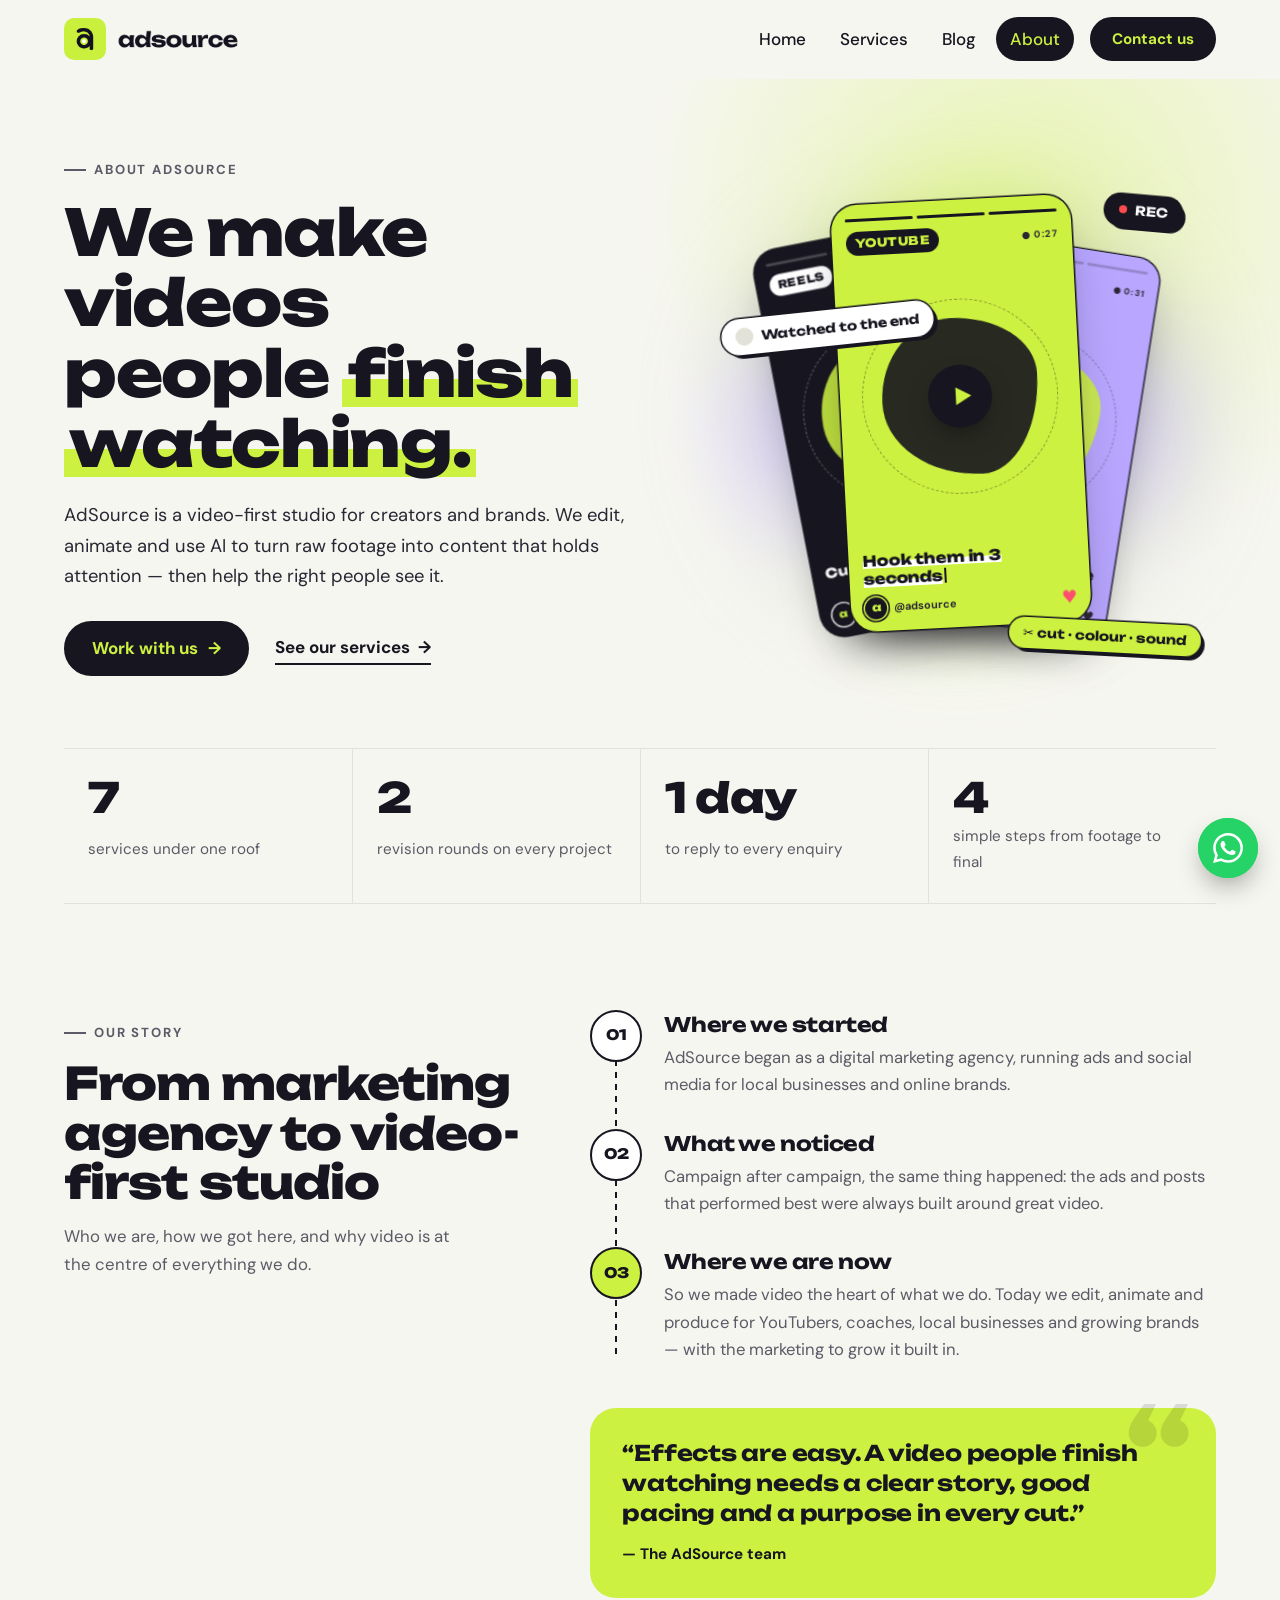
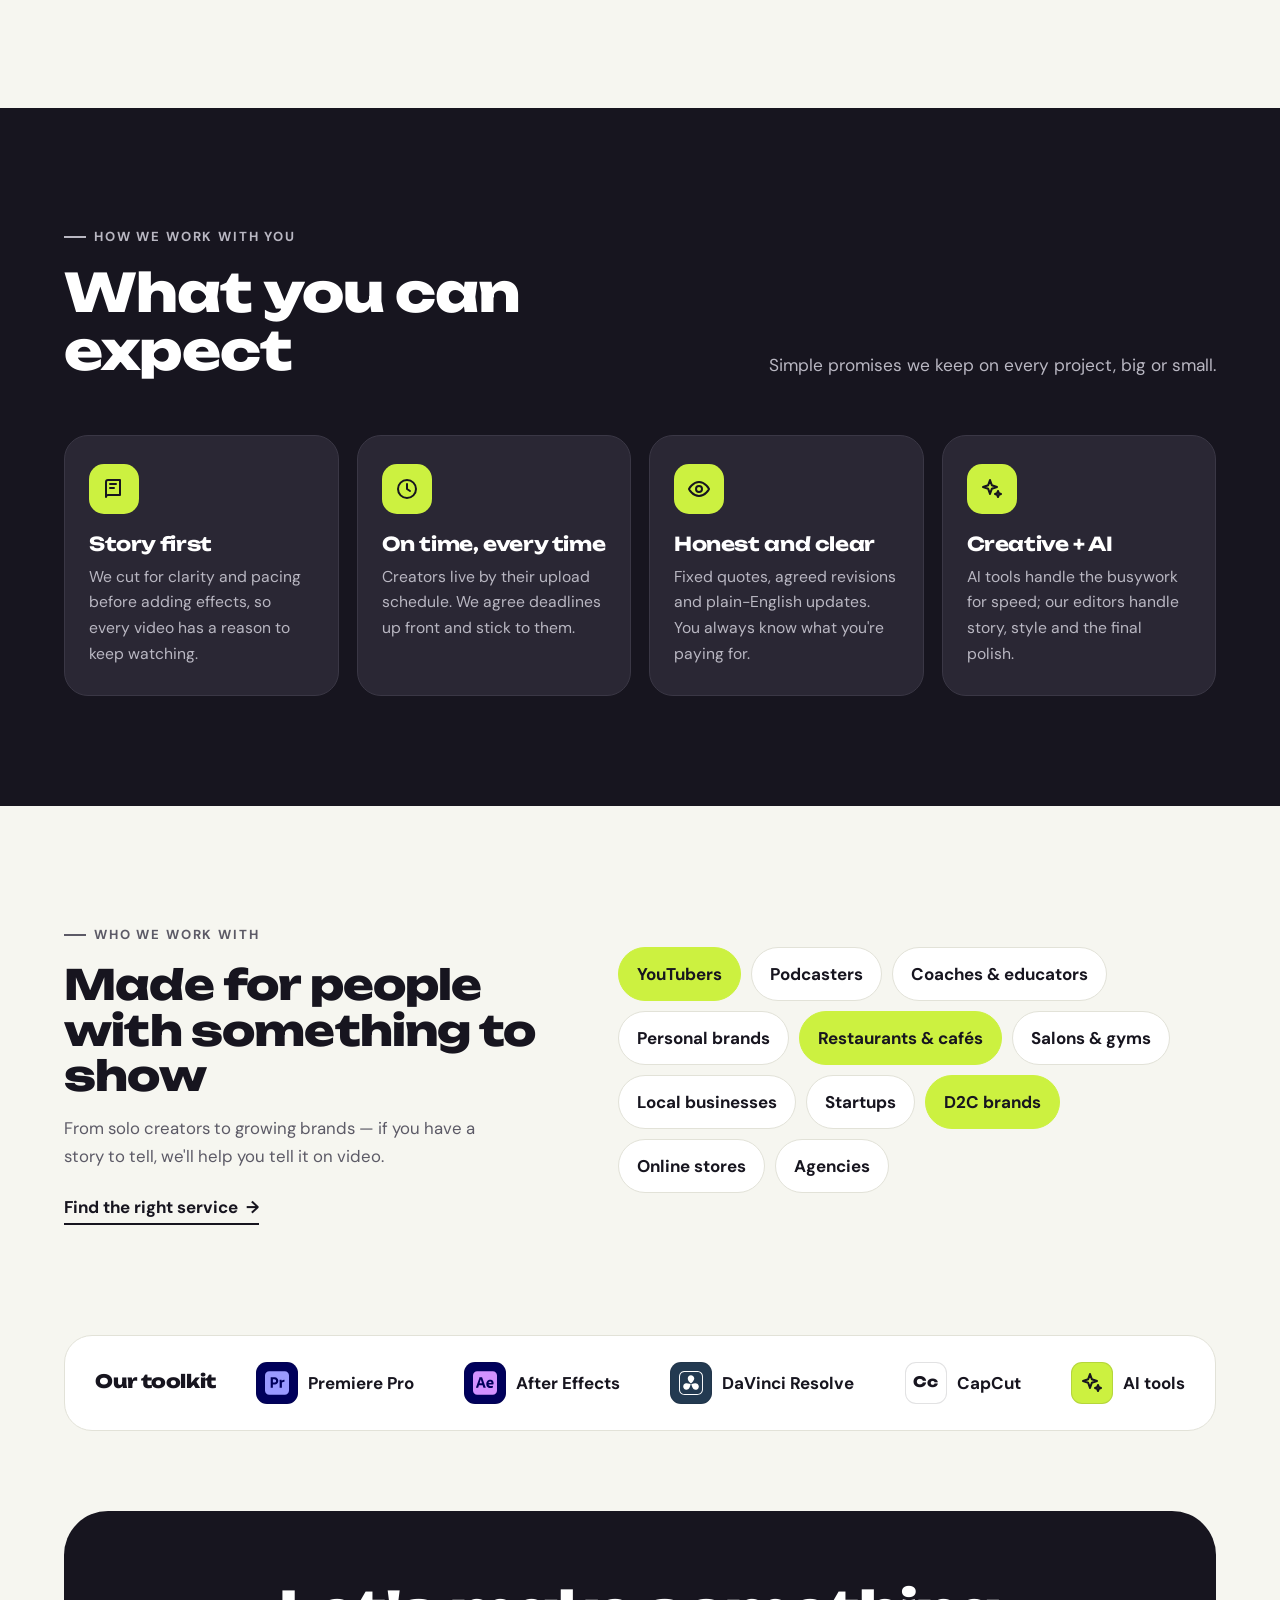
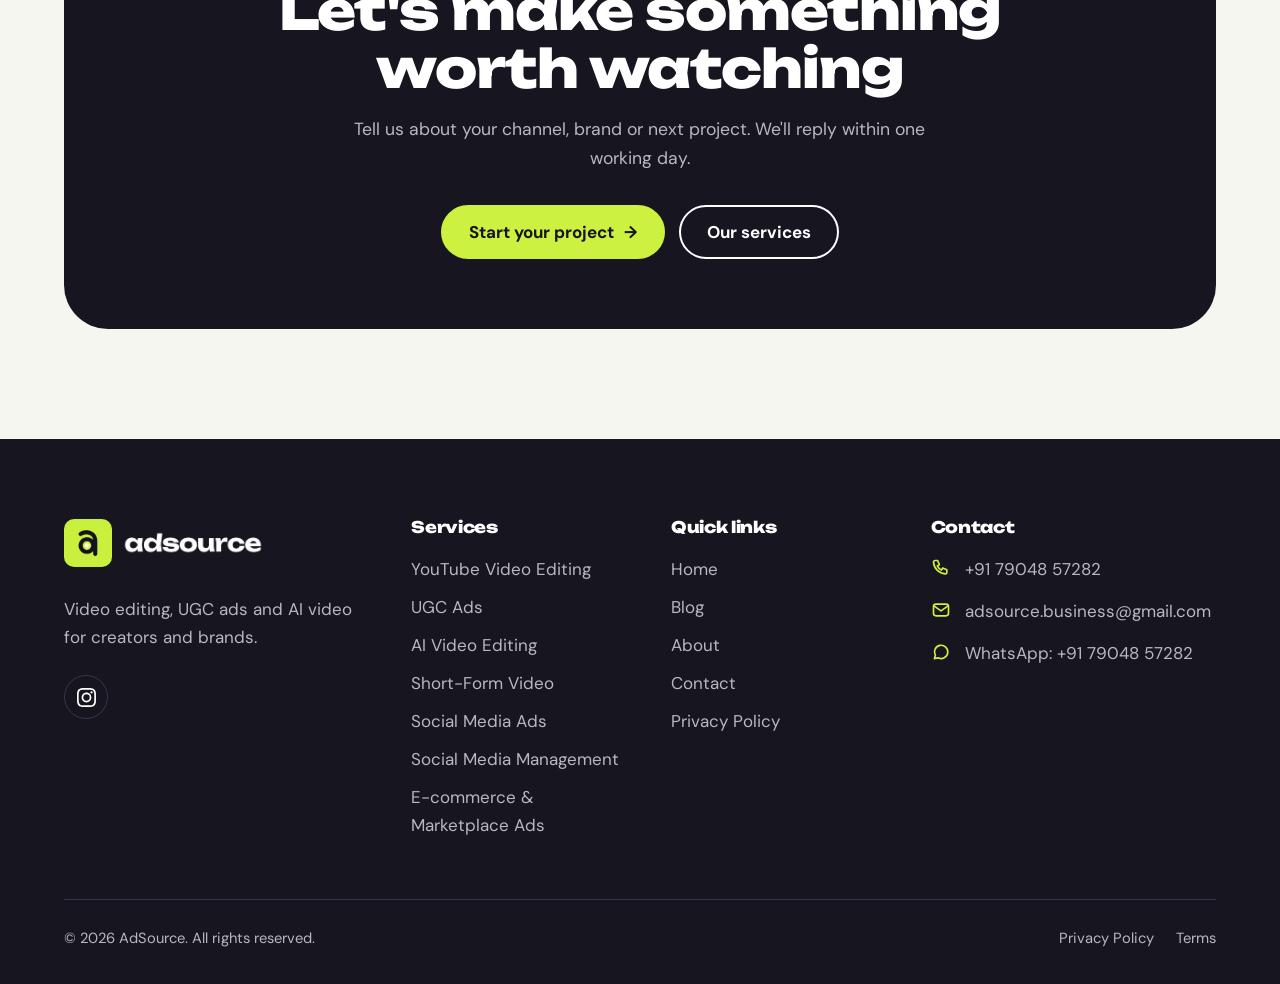
==== commit 75d47fa0: "Mobile redesign, remove placeholder social links, fix share image and privacy text - Add phone-only " ====
--- a/about.html
+++ b/about.html
@@ -11,7 +11,7 @@
 <meta property="og:site_name" content="AdSource">
 <meta property="og:title" content="About AdSource">
 <meta property="og:description" content="A video-first studio for creators and brands: editing, UGC ads, AI video and growth.">
-<meta property="og:image" content="images/og-image.png">
+<meta property="og:image" content="https://adsource.in/images/og-image.png">
 <meta name="twitter:card" content="summary_large_image">
 <meta name="theme-color" content="#CCF140">
 
--- a/style.css
+++ b/style.css
@@ -1309,3 +1309,143 @@
 @media (prefers-reduced-motion: reduce) {
   .ads-reactor *, .ads-reactor *::before, .ads-reactor *::after { animation: none !important; transition: none !important; }
 }
+
+/* =====================================================================
+   PHONE POLISH
+   Everything below applies ONLY to screens 640px wide or narrower.
+   Desktop and tablet layouts are not affected.
+   ===================================================================== */
+@media (max-width: 640px) {
+  :root { --header-h: 62px; }
+  html { -webkit-tap-highlight-color: transparent; }
+
+  /* ---- Header ---- */
+  .site-header { background: rgba(246, 246, 240, .92); }
+  .nav { gap: 12px; }
+  .logo { gap: 8px; }
+  .logo .logo-icon { width: 34px; height: 34px; border-radius: 9px; }
+  .logo .logo-word { height: 16px; }
+  .nav-toggle { width: 42px; height: 42px; border-width: 1.5px; }
+  .nav-toggle span { left: 11px; right: 11px; }
+  .nav-toggle span:nth-child(1) { top: 13px; }
+  .nav-toggle span:nth-child(2) { top: 19px; }
+  .nav-toggle span:nth-child(3) { top: 25px; }
+
+  /* ---- Mobile menu: full-screen, big tap targets, button pinned to bottom ---- */
+  .nav-links { padding: 14px 16px calc(20px + env(safe-area-inset-bottom)); gap: 0; }
+  .nav-links a:not(.btn) {
+    display: flex; align-items: center; justify-content: space-between;
+    font-size: 1.75rem; padding: 18px 6px; border-radius: 0; border-bottom: 1px solid var(--line);
+  }
+  .nav-links a:not(.btn)::after { content: "\2192"; font-size: 1.2rem; opacity: .3; transition: transform .25s var(--ease), opacity .25s; }
+  .nav-links a:not(.btn):hover { background: transparent; }
+  .nav-links a:not(.btn):active::after { transform: translateX(4px); opacity: 1; }
+  .nav-links a[aria-current="page"] { background: transparent; color: var(--ink); justify-content: flex-start; }
+  .nav-links a[aria-current="page"]::before { content: ""; width: 12px; height: 12px; border-radius: 50%; background: var(--lime); border: 2px solid var(--ink); margin-right: 12px; flex: none; }
+  .nav-links a[aria-current="page"]::after { margin-left: auto; opacity: 1; }
+  .nav-links .btn { margin: auto 0 0; min-height: 58px; font-size: 1.05rem; }
+  .nav-links.open > * { animation: m-menu-in .45s var(--ease) both; }
+  .nav-links.open > :nth-child(2) { animation-delay: .04s; }
+  .nav-links.open > :nth-child(3) { animation-delay: .08s; }
+  .nav-links.open > :nth-child(4) { animation-delay: .12s; }
+  .nav-links.open > :nth-child(5) { animation-delay: .16s; }
+
+  /* ---- Spacing & type ---- */
+  .block { padding: 60px 0; }
+  .block-tight { padding: 48px 0; }
+  h2 { font-size: clamp(1.85rem, 8.4vw, 2.3rem); }
+  .section-head { margin-bottom: 30px; gap: 14px; }
+  .section-head p { font-size: 1rem; }
+
+  /* ---- Home hero ---- */
+  .hero-grid { padding-top: 30px; padding-bottom: 0; gap: 0; }
+  .hero h1 { font-size: clamp(2rem, 9.6vw, 2.55rem); line-height: 1.04; margin: 18px 0 16px; }
+  .hero h1 .hl { -webkit-text-stroke-width: 1.5px; }
+  .hero .lead { font-size: 1.02rem; line-height: 1.6; }
+  .hero-actions { margin-top: 24px; gap: 10px; }
+  .hero-actions .btn { flex: 1 1 100%; min-height: 54px; }
+  .hero-proof { margin-top: 20px; gap: 8px; }
+  .hero-proof span { background: rgba(23, 21, 31, .08); padding: 6px 12px 6px 7px; border-radius: 999px; font-size: .84rem; }
+  .hero-proof span::before { width: 16px; height: 16px; }
+  .hero-visual { height: 300px; }
+
+  /* ---- Inner page heroes ---- */
+  .page-hero { padding: 40px 0 48px; }
+
+  /* ---- Home services: swipeable cards (next card peeks in) ---- */
+  .svc-grid {
+    display: flex; gap: 12px; overflow-x: auto; scroll-snap-type: x mandatory; overscroll-behavior-x: contain;
+    margin: 0 -16px; padding: 6px 16px 20px; scroll-padding: 0 16px; scrollbar-width: none;
+  }
+  .svc-grid::-webkit-scrollbar { display: none; }
+  .svc-grid > .svc-card { flex: 0 0 86%; scroll-snap-align: start; }
+  .svc-card { padding: 24px 20px 20px; border-radius: 26px; gap: 12px; }
+  .svc-card:hover { transform: none; box-shadow: none; }
+  .svc-card .badge { top: 22px; right: 20px; font-size: .68rem; }
+  .svc-card h3 { font-size: 1.3rem; }
+  .svc-card p { font-size: .95rem; }
+  .svc-card .tags span { font-size: .8rem; padding: 4px 10px; }
+  .svc-card .ico, .why-item .ico { width: 46px; height: 46px; border-radius: 13px; }
+  .svc-card .ico svg, .why-item .ico svg { width: 23px; height: 23px; }
+  .as-go { width: 46px; height: 46px; }
+
+  .svc-mini-grid { gap: 10px; }
+  .svc-mini { padding: 14px 16px; gap: 14px; border-radius: 18px; }
+  .svc-mini .ico { width: 42px; height: 42px; border-radius: 12px; }
+
+  /* ---- How we work: 2 x 2 ---- */
+  .steps { grid-template-columns: 1fr 1fr; gap: 30px 16px; }
+  .step { padding-top: 58px; }
+  .step::before { width: 44px; height: 44px; font-size: .86rem; }
+  .step h3 { font-size: 1.05rem; margin-bottom: 6px; }
+  .step p { font-size: .9rem; line-height: 1.5; }
+
+  /* ---- Why choose us: 2 x 2 ---- */
+  .why-grid { grid-template-columns: 1fr 1fr; }
+  .why-item, .why-item + .why-item { padding: 24px 12px 20px 0; border-left: 0; border-top: 1px solid var(--ink-3); }
+  .why-item:nth-child(even) { padding-left: 14px; padding-right: 0; border-left: 1px solid var(--ink-3); }
+  .why-item .ico { margin-bottom: 14px; }
+  .why-item h3 { font-size: 1.02rem; }
+  .why-item p { font-size: .88rem; line-height: 1.5; }
+
+  /* ---- Blog cards ---- */
+  .post-grid { gap: 16px; }
+  .post-card { border-radius: 24px; }
+  .post-card:hover { transform: none; box-shadow: none; }
+  .post-card .cover { aspect-ratio: 2 / 1; }
+  .post-card .body { padding: 20px; gap: 10px; }
+  .post-card h3 { font-size: 1.08rem; }
+  .post-card p { font-size: .93rem; }
+
+  /* ---- FAQ ---- */
+  .faq { gap: 10px; }
+  .faq details { border-radius: 18px; }
+  .faq summary { padding: 18px 56px 18px 20px; font-size: .98rem; }
+  .faq summary::after { right: 16px; width: 28px; height: 28px; margin-top: -14px; }
+  .faq .answer { padding: 0 20px 20px; font-size: .95rem; }
+
+  /* ---- Contact cards: icon left, text right ---- */
+  .contact-info { gap: 10px; margin-bottom: 36px; }
+  .info-card { display: grid; grid-template-columns: 46px 1fr; column-gap: 14px; row-gap: 2px; align-items: center; padding: 16px 18px; border-radius: 20px; }
+  .info-card .ico { grid-row: span 2; }
+  .info-card small { font-size: .72rem; align-self: end; }
+  .info-card strong { align-self: start; font-size: 1rem; }
+
+  /* ---- Call-to-action & forms ---- */
+  .cta-band { padding: 40px 20px; border-radius: 28px; }
+  .cta-band p { font-size: 1rem; margin-bottom: 24px; }
+  .cta-band .actions .btn { flex: 1 1 100%; }
+  .contact-card { padding: 28px 16px; border-radius: 26px; }
+
+  /* ---- Footer: compact 2-column links ---- */
+  .site-footer { padding: 48px 0 calc(28px + env(safe-area-inset-bottom)); margin-top: 60px; }
+  .foot-grid { grid-template-columns: 1fr 1fr; gap: 32px 20px; }
+  .foot-grid > :first-child, .foot-grid > :last-child { grid-column: 1 / -1; }
+  .foot-about { margin: 16px 0 18px; }
+  .site-footer h2 { margin-bottom: 14px; }
+  .foot-bottom { margin-top: 36px; flex-direction: column; align-items: flex-start; }
+
+  /* ---- Floating WhatsApp ---- */
+  .wa-float { width: 52px; height: 52px; right: 14px; bottom: calc(14px + env(safe-area-inset-bottom)); }
+}
+@keyframes m-menu-in { from { opacity: 0; transform: translateY(14px); } to { opacity: 1; transform: none; } }
